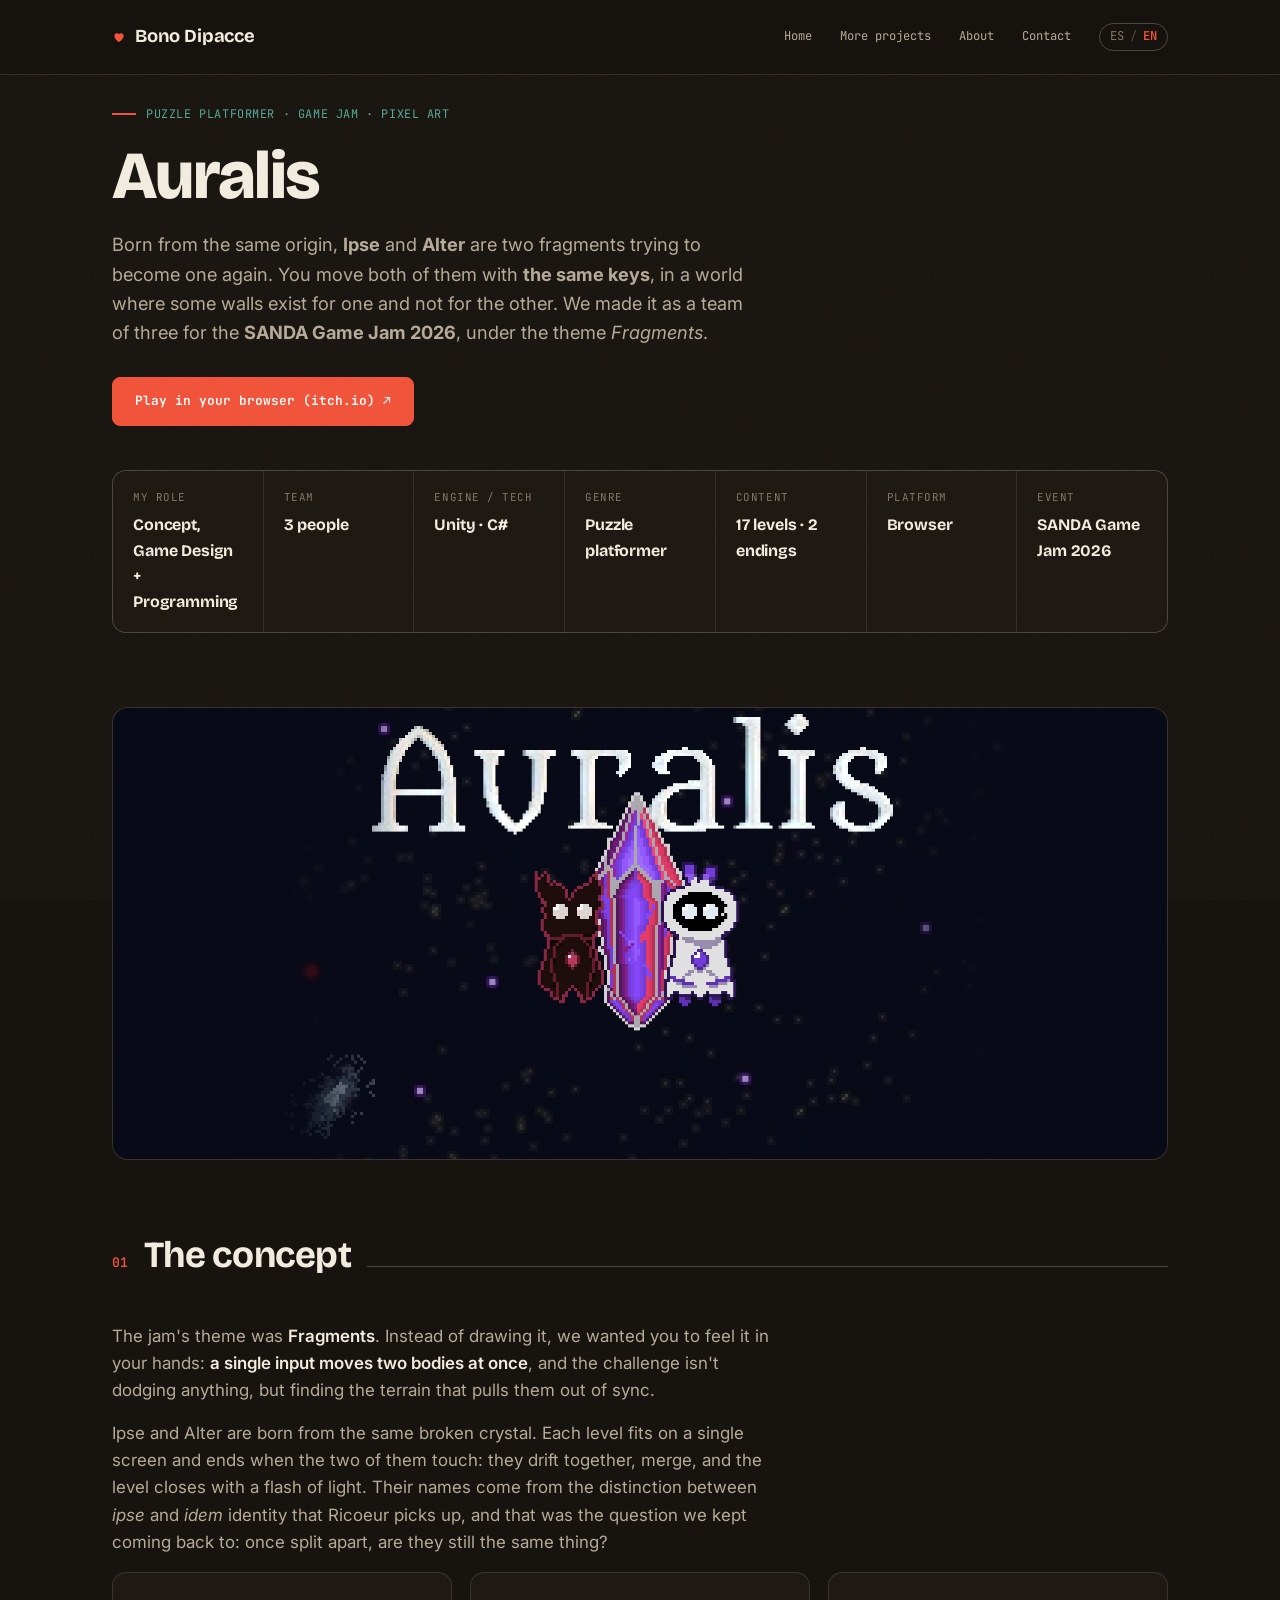
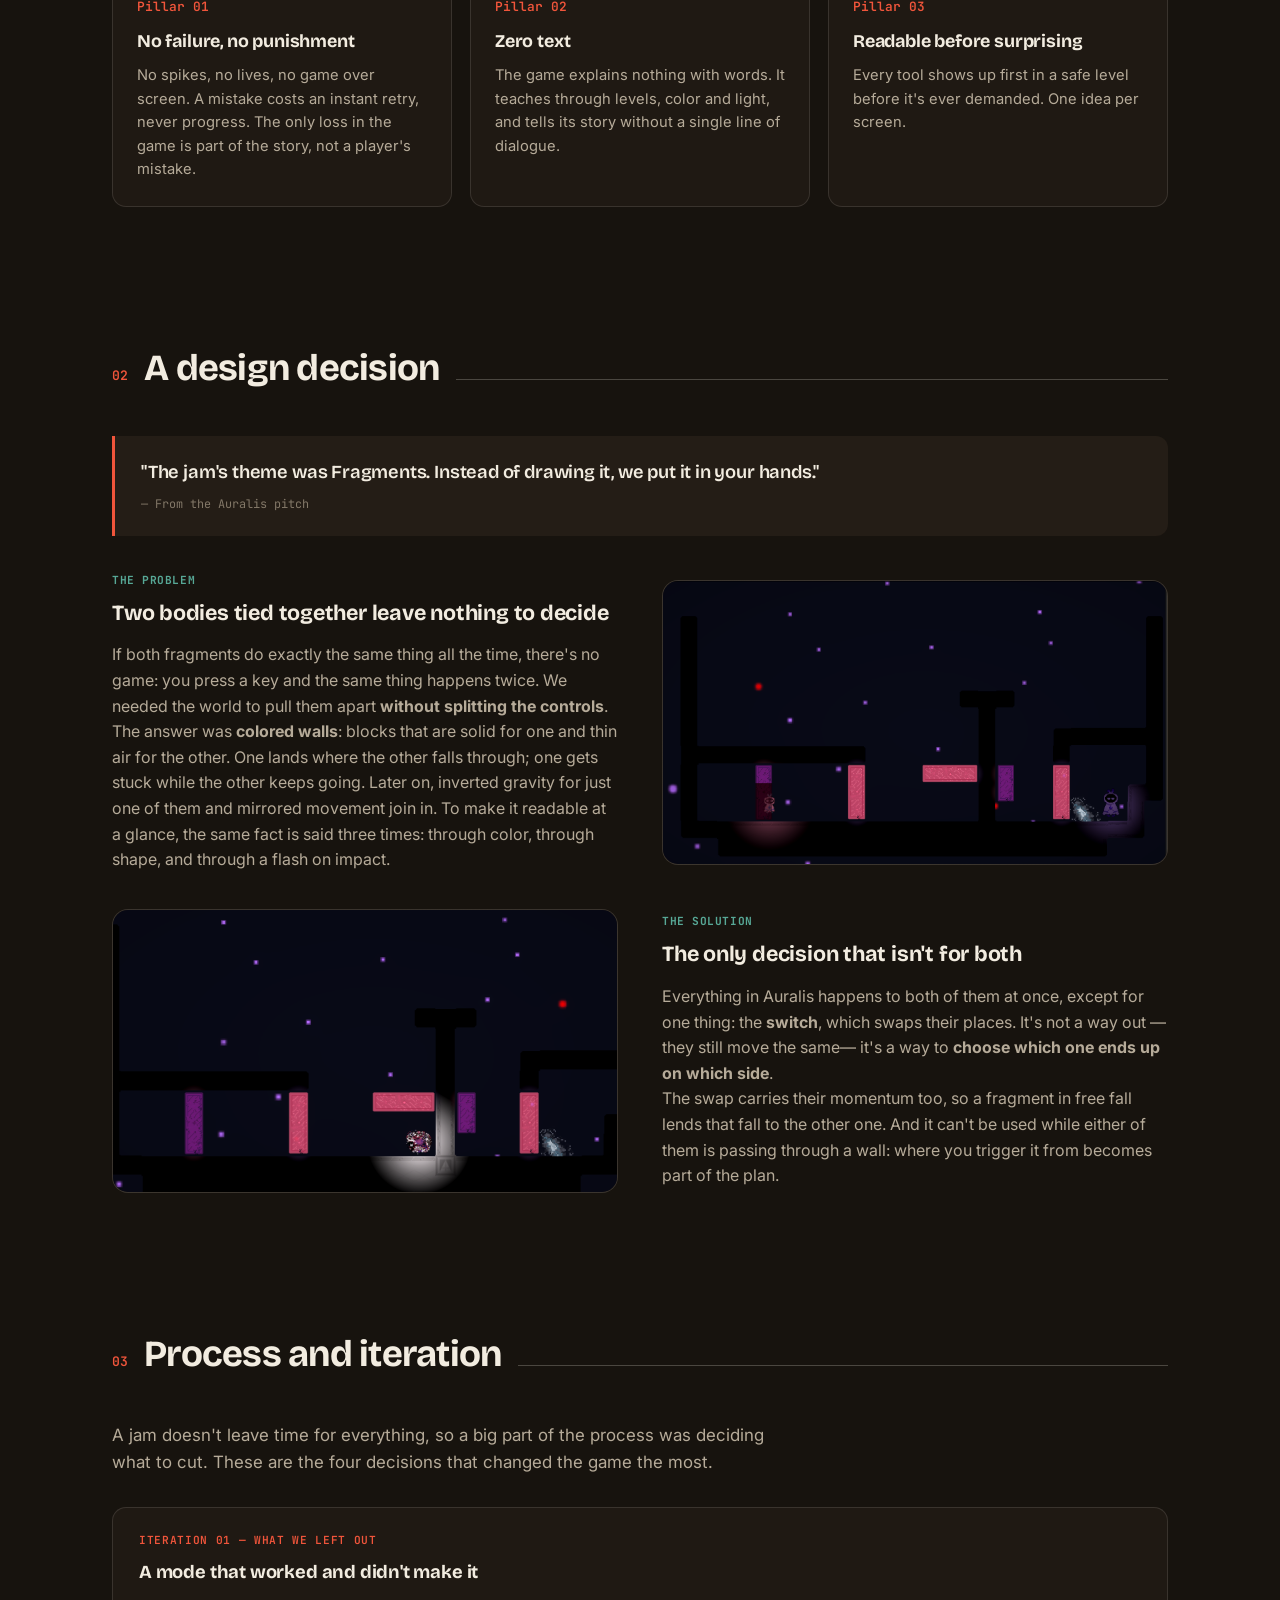
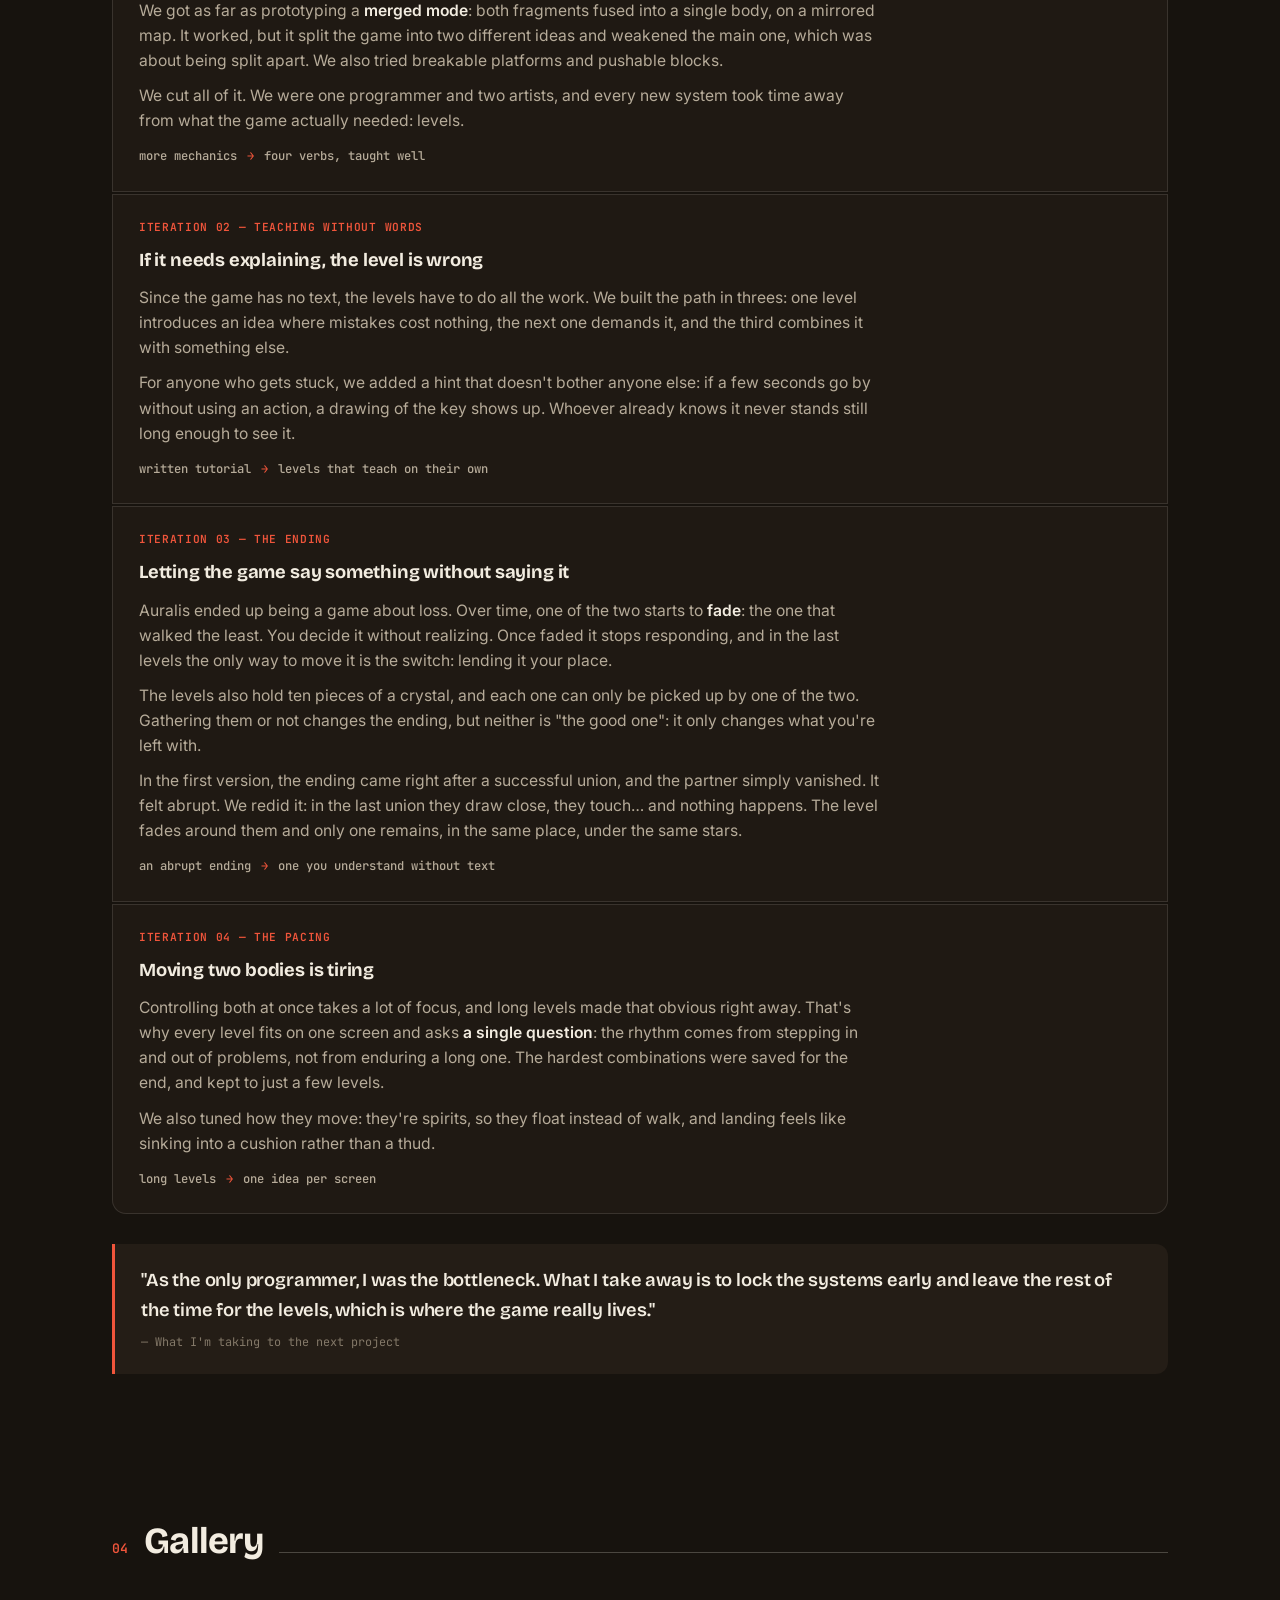
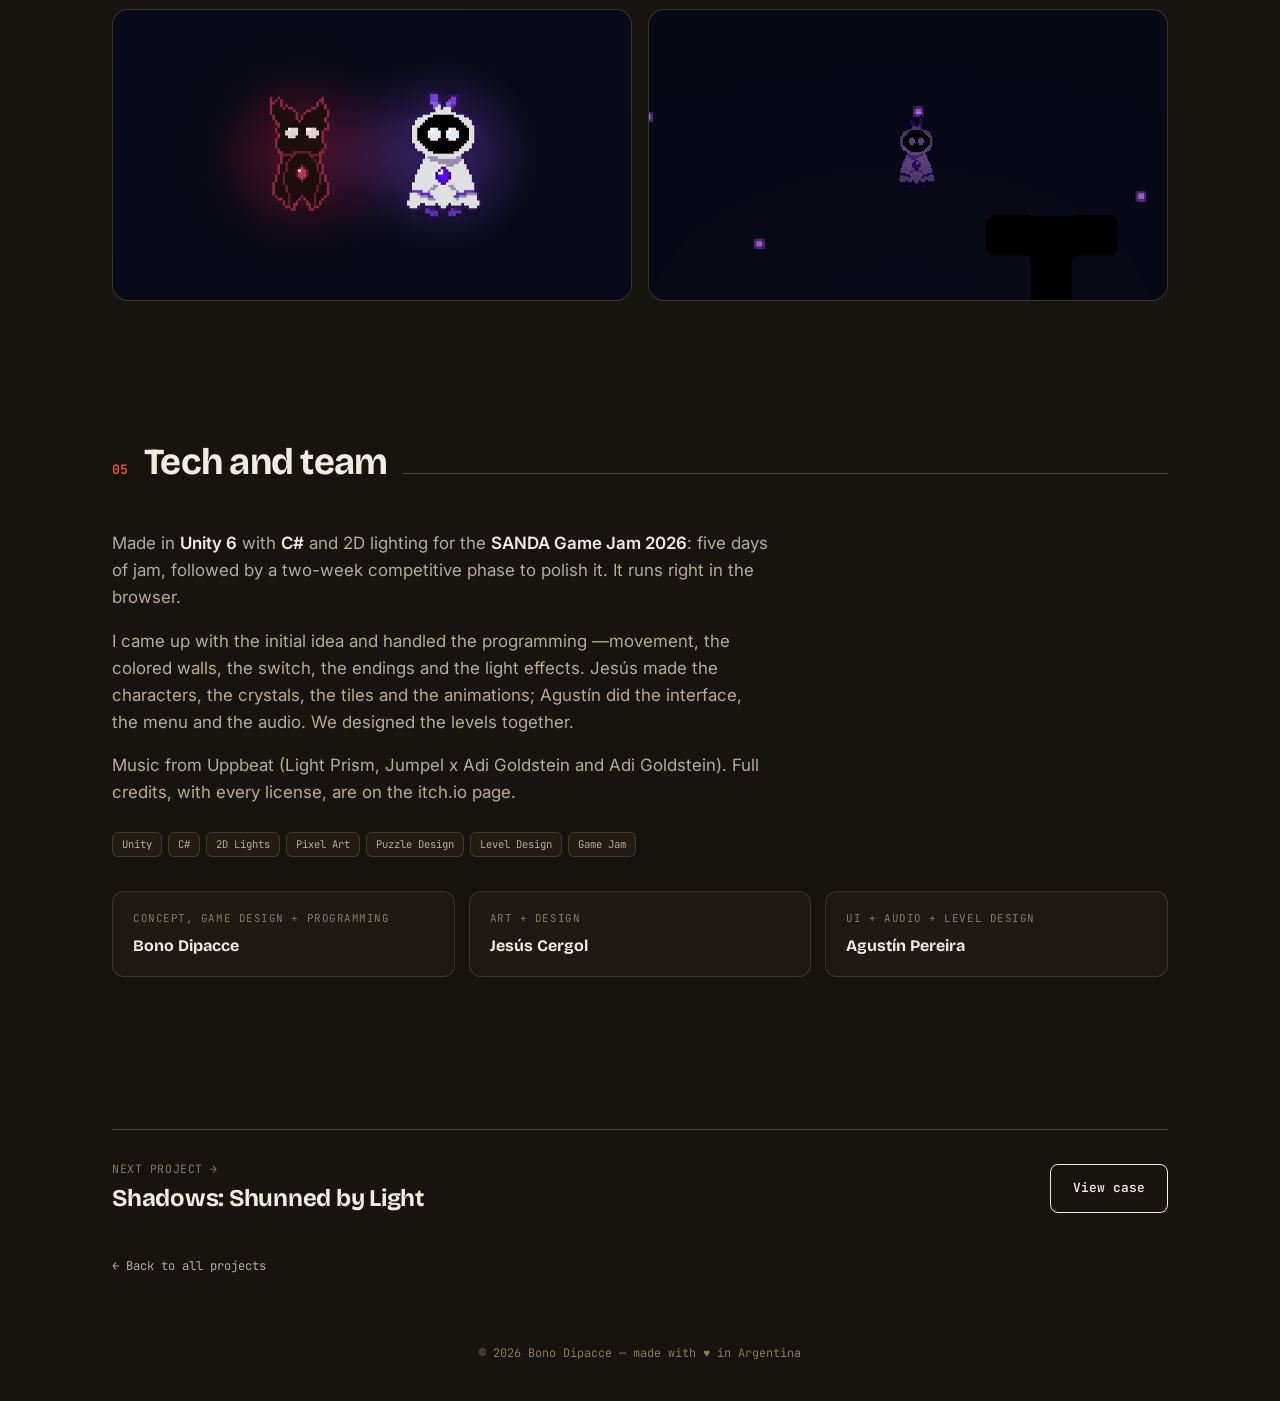
==== proyecto-auralis.html @ c2faa761 "Agrega Auralis y sitio bilingue ES/EN con boton de idioma - Nueva pagina proyecto-auralis.html (SAND" ====
<!DOCTYPE html>
<html lang="es" data-lang="es">
<head>
<meta charset="UTF-8">
<meta name="viewport" content="width=device-width, initial-scale=1.0">
<title>Auralis — Bono Dipacce</title>
<meta name="title-en" content="Auralis — Bono Dipacce">
<meta name="description" content="Puzzle-platformer 2D hecho en Unity y C# para la SANDA Game Jam 2026: un solo input mueve a dos fragmentos que buscan volver a ser uno. Caso de diseño y desarrollo.">
<link rel="canonical" href="https://lyed01.github.io/proyecto-auralis.html">

<link rel="icon" href="favicon.png" type="image/png" sizes="32x32">
<link rel="icon" href="favicon.ico" sizes="any">
<link rel="apple-touch-icon" href="apple-touch-icon.png">
<meta name="theme-color" content="#17130E">

<meta property="og:type" content="article">
<meta property="og:site_name" content="Bono Dipacce — Portfolio">
<meta property="og:locale" content="es_AR">
<meta property="og:locale:alternate" content="en_US">
<meta property="og:title" content="Auralis — Bono Dipacce">
<meta property="og:description" content="Nacidos de un mismo origen, dos fragmentos intentan volver a ser uno. Un solo input mueve a los dos. Hecho para la SANDA Game Jam 2026.">
<meta property="og:url" content="https://lyed01.github.io/proyecto-auralis.html">
<meta property="og:image" content="https://lyed01.github.io/img/og-auralis.png">
<meta property="og:image:width" content="1200">
<meta property="og:image:height" content="630">
<meta property="og:image:alt" content="Auralis — puzzle-platformer en pixel art">
<meta name="twitter:card" content="summary_large_image">

<link rel="preconnect" href="https://fonts.googleapis.com">
<link rel="preconnect" href="https://fonts.gstatic.com" crossorigin>
<link href="https://fonts.googleapis.com/css2?family=Bricolage+Grotesque:opsz,wght@12..96,400;12..96,600;12..96,700;12..96,800&family=Inter:wght@400;500;600&family=JetBrains+Mono:wght@400;500;600&display=swap" rel="stylesheet">
<link rel="stylesheet" href="style.css">
<script src="lang.js"></script>
</head>
<body>

<header>
  <nav class="wrap">
    <a href="index.html" class="logo"><span class="logo-mark"></span>Bono Dipacce</a>
    <div class="navlinks">
      <a href="index.html"><span lang="es">Inicio</span><span lang="en">Home</span></a>
      <a href="proyectos.html"><span lang="es">Otros proyectos</span><span lang="en">More projects</span></a>
      <a href="sobre-mi.html"><span lang="es">Sobre mí</span><span lang="en">About</span></a>
      <a href="index.html#contacto"><span lang="es">Contacto</span><span lang="en">Contact</span></a>
      <button class="lang-toggle" type="button" aria-label="Cambiar idioma / Change language"><span class="opt-es">ES</span><span class="sep">/</span><span class="opt-en">EN</span></button>
    </div>
  </nav>
</header>

<!-- ===================== HERO DEL PROYECTO ===================== -->
<section class="proj-hero">
  <div class="wrap">
    <div class="proj-kicker"><span lang="es">Puzzle-platformer · Game Jam · Pixel Art</span><span lang="en">Puzzle platformer · Game Jam · Pixel Art</span></div>
    <h1 class="proj-title">Auralis</h1>
    <p class="proj-lead" lang="es">Nacidos de un mismo origen, <strong>Ipse</strong> y <strong>Alter</strong> son dos fragmentos que intentan volver a ser uno. Los movés a los dos con <strong>las mismas teclas</strong>, en un mundo donde hay paredes que existen para uno y no para el otro. Lo hicimos entre tres para la <strong>SANDA Game Jam 2026</strong>, con el tema <em>Fragmentos</em>.</p>
    <p class="proj-lead" lang="en">Born from the same origin, <strong>Ipse</strong> and <strong>Alter</strong> are two fragments trying to become one again. You move both of them with <strong>the same keys</strong>, in a world where some walls exist for one and not for the other. We made it as a team of three for the <strong>SANDA Game Jam 2026</strong>, under the theme <em>Fragments</em>.</p>
    <div class="proj-cta">
      <a href="https://lyed01.itch.io/auralis" target="_blank" rel="noopener" class="btn btn-fill"><span lang="es">Jugar en el navegador (itch.io) ↗</span><span lang="en">Play in your browser (itch.io) ↗</span></a>
    </div>

    <!-- Barra de metadatos -->
    <div class="proj-meta">
      <div class="m"><div class="k"><span lang="es">Mi rol</span><span lang="en">My role</span></div><div class="v"><span lang="es">Idea, Game Design + Programación</span><span lang="en">Concept, Game Design + Programming</span></div></div>
      <div class="m"><div class="k"><span lang="es">Equipo</span><span lang="en">Team</span></div><div class="v"><span lang="es">3 personas</span><span lang="en">3 people</span></div></div>
      <div class="m"><div class="k"><span lang="es">Motor / Tech</span><span lang="en">Engine / Tech</span></div><div class="v">Unity · C#</div></div>
      <div class="m"><div class="k"><span lang="es">Género</span><span lang="en">Genre</span></div><div class="v"><span lang="es">Puzzle-platformer</span><span lang="en">Puzzle platformer</span></div></div>
      <div class="m"><div class="k"><span lang="es">Contenido</span><span lang="en">Content</span></div><div class="v"><span lang="es">17 niveles · 2 finales</span><span lang="en">17 levels · 2 endings</span></div></div>
      <div class="m"><div class="k"><span lang="es">Plataforma</span><span lang="en">Platform</span></div><div class="v"><span lang="es">Navegador</span><span lang="en">Browser</span></div></div>
      <div class="m"><div class="k"><span lang="es">Evento</span><span lang="en">Event</span></div><div class="v">SANDA Game Jam 2026</div></div>
    </div>
  </div>
</section>

<!-- Portada grande -->
<div class="wrap">
  <div class="shot proj-cover"><img src="img/auralis-cover.png" alt="Portada de Auralis: Ipse y Alter junto al cristal" class="pixel"></div>
</div>

<!-- ===================== CONCEPTO ===================== -->
<section class="section">
  <div class="wrap">
    <div class="section-head">
      <span class="section-num">01</span>
      <span class="section-title"><span lang="es">El concepto</span><span lang="en">The concept</span></span>
      <span class="section-line"></span>
    </div>
    <div class="prose">
      <p lang="es">El tema de la jam era <strong>Fragmentos</strong>. En vez de dibujarlo, quisimos que se sintiera en las manos: <strong>un solo input mueve dos cuerpos a la vez</strong>, y el desafío no es esquivar nada, sino encontrar el terreno que los desincroniza.</p>
      <p lang="en">The jam's theme was <strong>Fragments</strong>. Instead of drawing it, we wanted you to feel it in your hands: <strong>a single input moves two bodies at once</strong>, and the challenge isn't dodging anything, but finding the terrain that pulls them out of sync.</p>
      <p lang="es">Ipse y Alter nacen de un mismo cristal roto. Cada nivel entra en una pantalla y termina cuando los dos se tocan: se acercan, se funden y el nivel se cierra con un destello. Los nombres salen de la distinción entre identidad <em>ipse</em> e <em>idem</em> que retoma Ricoeur, y la pregunta que nos acompañó todo el proyecto fue esa: partidos, ¿siguen siendo la misma cosa?</p>
      <p lang="en">Ipse and Alter are born from the same broken crystal. Each level fits on a single screen and ends when the two of them touch: they drift together, merge, and the level closes with a flash of light. Their names come from the distinction between <em>ipse</em> and <em>idem</em> identity that Ricoeur picks up, and that was the question we kept coming back to: once split apart, are they still the same thing?</p>
    </div>

    <!-- Pilares de diseño -->
    <div class="pillars">
      <div class="pillar">
        <div class="n"><span lang="es">Pilar 01</span><span lang="en">Pillar 01</span></div>
        <h3><span lang="es">Sin fracaso, sin castigo</span><span lang="en">No failure, no punishment</span></h3>
        <p lang="es">No hay pinchos, vidas ni pantalla de derrota. Equivocarse cuesta un reintento instantáneo, nunca progreso. La única pérdida del juego es parte de la historia, no un error del jugador.</p>
        <p lang="en">No spikes, no lives, no game over screen. A mistake costs an instant retry, never progress. The only loss in the game is part of the story, not a player's mistake.</p>
      </div>
      <div class="pillar">
        <div class="n"><span lang="es">Pilar 02</span><span lang="en">Pillar 02</span></div>
        <h3><span lang="es">Cero texto</span><span lang="en">Zero text</span></h3>
        <p lang="es">El juego no explica nada con palabras. Enseña con niveles, color y luz, y cuenta su historia sin un solo diálogo.</p>
        <p lang="en">The game explains nothing with words. It teaches through levels, color and light, and tells its story without a single line of dialogue.</p>
      </div>
      <div class="pillar">
        <div class="n"><span lang="es">Pilar 03</span><span lang="en">Pillar 03</span></div>
        <h3><span lang="es">Leer antes que sorprender</span><span lang="en">Readable before surprising</span></h3>
        <p lang="es">Cada herramienta aparece primero en un nivel seguro y después se exige. Una idea por pantalla.</p>
        <p lang="en">Every tool shows up first in a safe level before it's ever demanded. One idea per screen.</p>
      </div>
    </div>
  </div>
</section>

<!-- ===================== DECISIÓN DE DISEÑO ===================== -->
<section class="section">
  <div class="wrap">
    <div class="section-head">
      <span class="section-num">02</span>
      <span class="section-title"><span lang="es">Una decisión de diseño</span><span lang="en">A design decision</span></span>
      <span class="section-line"></span>
    </div>

    <div class="callout">
      <p lang="es">"El tema de la jam era Fragmentos. En vez de dibujarlo, lo pusimos en las manos."</p>
      <p lang="en">"The jam's theme was Fragments. Instead of drawing it, we put it in your hands."</p>
      <div class="who"><span lang="es">— Del pitch de Auralis</span><span lang="en">— From the Auralis pitch</span></div>
    </div>

    <div class="feature">
      <div class="feature-text">
        <h3 lang="es"><span class="tag">El problema</span>Dos cuerpos atados no dejan decidir nada</h3>
        <h3 lang="en"><span class="tag">The problem</span>Two bodies tied together leave nothing to decide</h3>
        <p lang="es">Si los dos fragmentos hacen exactamente lo mismo todo el tiempo, no hay juego: apretás una tecla y pasan dos cosas iguales. Necesitábamos que el mundo los separara <strong>sin separar el control</strong>.</p>
        <p lang="en">If both fragments do exactly the same thing all the time, there's no game: you press a key and the same thing happens twice. We needed the world to pull them apart <strong>without splitting the controls</strong>.</p>
        <p lang="es">La respuesta fueron las <strong>paredes de color</strong>: bloques que son sólidos para uno y aire para el otro. Uno se apoya donde el otro cae, uno se traba mientras el otro sigue. Más adelante se suman la gravedad invertida en uno solo y el movimiento espejado. Para que se entienda de un vistazo, el mismo hecho se dice tres veces: con color, con forma y con un destello al chocar.</p>
        <p lang="en">The answer was <strong>colored walls</strong>: blocks that are solid for one and thin air for the other. One lands where the other falls through; one gets stuck while the other keeps going. Later on, inverted gravity for just one of them and mirrored movement join in. To make it readable at a glance, the same fact is said three times: through color, through shape, and through a flash on impact.</p>
      </div>
      <div class="feature-media">
        <div class="shot"><img src="img/auralis-1.png" alt="Ipse y Alter separados por paredes de color" class="pixel"></div>
      </div>
    </div>

    <div class="feature">
      <div class="feature-text">
        <h3 lang="es"><span class="tag">La solución</span>Una sola decisión que no es para los dos</h3>
        <h3 lang="en"><span class="tag">The solution</span>The only decision that isn't for both</h3>
        <p lang="es">Todo en Auralis se lo hacés a los dos al mismo tiempo, salvo una cosa: el <strong>switch</strong>, que los cambia de lugar. No sirve para escapar —los dos se siguen moviendo igual—, sirve para <strong>elegir cuál queda de qué lado</strong>.</p>
        <p lang="en">Everything in Auralis happens to both of them at once, except for one thing: the <strong>switch</strong>, which swaps their places. It's not a way out —they still move the same— it's a way to <strong>choose which one ends up on which side</strong>.</p>
        <p lang="es">El intercambio también pasa la velocidad, así que un fragmento que viene cayendo le presta esa caída al otro. Y no se puede usar mientras alguno atraviesa una pared: desde dónde lo usás pasa a ser parte del plan.</p>
        <p lang="en">The swap carries their momentum too, so a fragment in free fall lends that fall to the other one. And it can't be used while either of them is passing through a wall: where you trigger it from becomes part of the plan.</p>
      </div>
      <div class="feature-media">
        <div class="shot"><img src="img/auralis-2.png" alt="El destello del switch al intercambiar a los fragmentos" class="pixel"></div>
      </div>
    </div>
  </div>
</section>

<!-- ===================== PROCESO / ITERACIÓN ===================== -->
<section class="section">
  <div class="wrap">
    <div class="section-head">
      <span class="section-num">03</span>
      <span class="section-title"><span lang="es">Proceso e iteración</span><span lang="en">Process and iteration</span></span>
      <span class="section-line"></span>
    </div>
    <div class="prose">
      <p lang="es">Una jam no da tiempo para todo, así que buena parte del proceso fue decidir qué sacar. Estas son las cuatro decisiones que más cambiaron el juego.</p>
      <p lang="en">A jam doesn't leave time for everything, so a big part of the process was deciding what to cut. These are the four decisions that changed the game the most.</p>
    </div>

    <div class="iters">

      <div class="iter">
        <div class="n"><span lang="es">Iteración 01 — Lo que quedó afuera</span><span lang="en">Iteration 01 — What we left out</span></div>
        <h3><span lang="es">Un modo que funcionaba y no entró</span><span lang="en">A mode that worked and didn't make it</span></h3>
        <p lang="es">Llegamos a prototipar un <strong>modo unido</strong>: los dos fragmentos fusionados en un solo cuerpo, con el mapa espejado. Funcionaba, pero partía el juego en dos ideas distintas y le quitaba fuerza a la principal, que era la de estar partido. También probamos plataformas que se rompen y bloques empujables.</p>
        <p lang="en">We got as far as prototyping a <strong>merged mode</strong>: both fragments fused into a single body, on a mirrored map. It worked, but it split the game into two different ideas and weakened the main one, which was about being split apart. We also tried breakable platforms and pushable blocks.</p>
        <p lang="es">Sacamos todo eso. Éramos un solo programador y dos artistas, y cada sistema nuevo le quitaba tiempo a lo que de verdad hacía falta: niveles.</p>
        <p lang="en">We cut all of it. We were one programmer and two artists, and every new system took time away from what the game actually needed: levels.</p>
        <div class="swap"><b lang="es">más mecánicas</b><b lang="en">more mechanics</b><span class="arrow">→</span><b lang="es">cuatro verbos bien enseñados</b><b lang="en">four verbs, taught well</b></div>
      </div>

      <div class="iter">
        <div class="n"><span lang="es">Iteración 02 — Enseñar sin palabras</span><span lang="en">Iteration 02 — Teaching without words</span></div>
        <h3><span lang="es">Si hay que explicarlo, el nivel está mal</span><span lang="en">If it needs explaining, the level is wrong</span></h3>
        <p lang="es">Como el juego no tiene texto, los niveles tienen que hacer todo el trabajo. Armamos el recorrido de a tres: un nivel presenta una idea donde equivocarse no cuesta nada, el siguiente la exige y el tercero la combina con otra.</p>
        <p lang="en">Since the game has no text, the levels have to do all the work. We built the path in threes: one level introduces an idea where mistakes cost nothing, the next one demands it, and the third combines it with something else.</p>
        <p lang="es">Para quien se traba, sumamos una ayuda que no molesta a nadie más: si pasan unos segundos sin usar una acción, aparece el dibujo de la tecla. Quien ya la sabe nunca se queda quieto lo suficiente para verlo.</p>
        <p lang="en">For anyone who gets stuck, we added a hint that doesn't bother anyone else: if a few seconds go by without using an action, a drawing of the key shows up. Whoever already knows it never stands still long enough to see it.</p>
        <div class="swap"><b lang="es">tutorial escrito</b><b lang="en">written tutorial</b><span class="arrow">→</span><b lang="es">niveles que enseñan solos</b><b lang="en">levels that teach on their own</b></div>
      </div>

      <div class="iter">
        <div class="n"><span lang="es">Iteración 03 — El final</span><span lang="en">Iteration 03 — The ending</span></div>
        <h3><span lang="es">Que el juego diga algo sin decirlo</span><span lang="en">Letting the game say something without saying it</span></h3>
        <p lang="es">Auralis terminó siendo un juego sobre la pérdida. Con el tiempo, uno de los dos se va <strong>apagando</strong>: el que menos caminó. Lo decidís vos sin enterarte. Apagado deja de responder, y en los últimos niveles la única forma de moverlo es el switch: prestarle tu lugar.</p>
        <p lang="en">Auralis ended up being a game about loss. Over time, one of the two starts to <strong>fade</strong>: the one that walked the least. You decide it without realizing. Once faded it stops responding, and in the last levels the only way to move it is the switch: lending it your place.</p>
        <p lang="es">Por los niveles hay además diez pedazos de un cristal, y cada uno lo puede levantar solo uno de los dos. Juntarlos o no cambia el final, pero ninguno de los dos es "el bueno": solo cambia con qué te quedás.</p>
        <p lang="en">The levels also hold ten pieces of a crystal, and each one can only be picked up by one of the two. Gathering them or not changes the ending, but neither is "the good one": it only changes what you're left with.</p>
        <p lang="es">En la primera versión el final llegaba después de una unión exitosa, y el compañero simplemente desaparecía. Se sentía repentino. Lo rehicimos: en la última unión se acercan, se tocan… y no pasa nada. El nivel se apaga alrededor y queda uno solo, en el mismo lugar, con las mismas estrellas.</p>
        <p lang="en">In the first version, the ending came right after a successful union, and the partner simply vanished. It felt abrupt. We redid it: in the last union they draw close, they touch… and nothing happens. The level fades around them and only one remains, in the same place, under the same stars.</p>
        <div class="swap"><b lang="es">un final repentino</b><b lang="en">an abrupt ending</b><span class="arrow">→</span><b lang="es">uno que se entiende sin texto</b><b lang="en">one you understand without text</b></div>
      </div>

      <div class="iter">
        <div class="n"><span lang="es">Iteración 04 — El ritmo</span><span lang="en">Iteration 04 — The pacing</span></div>
        <h3><span lang="es">Mover dos cuerpos cansa</span><span lang="en">Moving two bodies is tiring</span></h3>
        <p lang="es">Controlar a los dos a la vez exige mucha atención, y en los niveles largos se notaba enseguida. Por eso cada nivel entra en una pantalla y plantea <strong>una sola idea</strong>: el ritmo lo da entrar y salir de un problema, no aguantar uno largo. Las combinaciones más difíciles quedaron para el final, y en pocos niveles.</p>
        <p lang="en">Controlling both at once takes a lot of focus, and long levels made that obvious right away. That's why every level fits on one screen and asks <strong>a single question</strong>: the rhythm comes from stepping in and out of problems, not from enduring a long one. The hardest combinations were saved for the end, and kept to just a few levels.</p>
        <p lang="es">También ajustamos cómo se mueven: son espíritus, así que levitan en vez de caminar, y aterrizar se siente como un colchón y no como un golpe.</p>
        <p lang="en">We also tuned how they move: they're spirits, so they float instead of walk, and landing feels like sinking into a cushion rather than a thud.</p>
        <div class="swap"><b lang="es">niveles largos</b><b lang="en">long levels</b><span class="arrow">→</span><b lang="es">una idea por pantalla</b><b lang="en">one idea per screen</b></div>
      </div>

    </div>

    <div class="callout" style="margin-top:30px;">
      <p lang="es">"Siendo el único programador, el cuello de botella era yo. Me llevo cerrar los sistemas temprano y dejar el resto del tiempo para los niveles, que es donde de verdad está el juego."</p>
      <p lang="en">"As the only programmer, I was the bottleneck. What I take away is to lock the systems early and leave the rest of the time for the levels, which is where the game really lives."</p>
      <div class="who"><span lang="es">— Lo que me llevo para el próximo proyecto</span><span lang="en">— What I'm taking to the next project</span></div>
    </div>
  </div>
</section>

<!-- ===================== GALERÍA ===================== -->
<section class="section">
  <div class="wrap">
    <div class="section-head">
      <span class="section-num">04</span>
      <span class="section-title"><span lang="es">Galería</span><span lang="en">Gallery</span></span>
      <span class="section-line"></span>
    </div>
    <div class="gallery">
      <div class="shot"><img src="img/auralis-4.png" alt="Ipse y Alter, los dos fragmentos" class="pixel"></div>
      <div class="shot"><img src="img/auralis-3.png" alt="Alter levitando en el vacío" class="pixel"></div>
    </div>
  </div>
</section>

<!-- ===================== TECH & CRÉDITOS ===================== -->
<section class="section">
  <div class="wrap">
    <div class="section-head">
      <span class="section-num">05</span>
      <span class="section-title"><span lang="es">Tecnología y equipo</span><span lang="en">Tech and team</span></span>
      <span class="section-line"></span>
    </div>
    <div class="prose" style="margin-bottom:26px;">
      <p lang="es">Hecho en <strong>Unity 6</strong> con <strong>C#</strong> e iluminación 2D para la <strong>SANDA Game Jam 2026</strong>: cinco días de jam y después una fase competitiva de dos semanas para pulirlo. Se juega directo en el navegador.</p>
      <p lang="en">Made in <strong>Unity 6</strong> with <strong>C#</strong> and 2D lighting for the <strong>SANDA Game Jam 2026</strong>: five days of jam, followed by a two-week competitive phase to polish it. It runs right in the browser.</p>
      <p lang="es">A mí me tocó la idea inicial y la programación —el movimiento, las paredes de color, el switch, los finales y los efectos de luz—. Jesús hizo los personajes, los cristales, los tiles y las animaciones; Agustín, la interfaz, el menú y el audio. Los niveles los fuimos diseñando entre los tres.</p>
      <p lang="en">I came up with the initial idea and handled the programming —movement, the colored walls, the switch, the endings and the light effects. Jesús made the characters, the crystals, the tiles and the animations; Agustín did the interface, the menu and the audio. We designed the levels together.</p>
      <p lang="es">Música de Uppbeat (Light Prism, Jumpel x Adi Goldstein y Adi Goldstein). Los créditos completos, con todas las licencias, están en la página de itch.io.</p>
      <p lang="en">Music from Uppbeat (Light Prism, Jumpel x Adi Goldstein and Adi Goldstein). Full credits, with every license, are on the itch.io page.</p>
    </div>
    <div class="pills" style="margin-bottom:34px;">
      <span class="pill">Unity</span>
      <span class="pill">C#</span>
      <span class="pill"><span lang="es">Luces 2D</span><span lang="en">2D Lights</span></span>
      <span class="pill">Pixel Art</span>
      <span class="pill">Puzzle Design</span>
      <span class="pill">Level Design</span>
      <span class="pill">Game Jam</span>
    </div>

    <div class="credits">
      <div class="credit"><div class="role"><span lang="es">Idea, Game Design + Programación</span><span lang="en">Concept, Game Design + Programming</span></div><div class="name">Bono Dipacce</div></div>
      <div class="credit"><div class="role"><span lang="es">Arte + Diseño</span><span lang="en">Art + Design</span></div><div class="name">Jesús Cergol</div></div>
      <div class="credit"><div class="role"><span lang="es">UI + Audio + Diseño de niveles</span><span lang="en">UI + Audio + Level Design</span></div><div class="name">Agustín Pereira</div></div>
    </div>
  </div>
</section>

<!-- ===================== SIGUIENTE PROYECTO ===================== -->
<section class="section">
  <div class="wrap">
    <a href="proyecto-shadows.html" class="next-proj">
      <div>
        <div class="lbl"><span lang="es">Siguiente proyecto →</span><span lang="en">Next project →</span></div>
        <div class="nm">Shadows: Shunned by Light</div>
      </div>
      <span class="btn btn-ghost"><span lang="es">Ver caso</span><span lang="en">View case</span></span>
    </a>
    <a href="proyectos.html" class="backlink"><span lang="es">← Volver a todos los proyectos</span><span lang="en">← Back to all projects</span></a>
  </div>
</section>

<footer class="site-footer"><span lang="es">© 2026 Bono Dipacce — hecho con ♥ en Argentina</span><span lang="en">© 2026 Bono Dipacce — made with ♥ in Argentina</span></footer>

</body>
</html>
---- style.css ----
:root{
  /* Fondo oscuro cálido — espresso, no negro puro */
  --paper: #17130E;
  --paper-soft: #221C15;
  --card: #1F1913;
  --panel: #241D16;
  --ink: #F2ECE0;
  --ink-soft: #B6AB99;
  --ink-faint: #837868;
  /* Acento primario: bermellón, más vivo sobre oscuro */
  --red: #F0553B;
  --red-deep: #D2402A;
  /* Acento secundario de apoyo: teal cálido */
  --teal: #3E8C7C;
  --teal-soft: #57A896;
  --line: rgba(242,236,224,0.12);
  --line-strong: rgba(242,236,224,0.24);
  --shadow: rgba(0,0,0,0.5);
  --font-display: 'Bricolage Grotesque', system-ui, sans-serif;
  --font-body: 'Inter', system-ui, sans-serif;
  --font-mono: 'JetBrains Mono', monospace;
}

*{ box-sizing:border-box; margin:0; padding:0; }
html{ scroll-behavior:smooth; }
body{
  background: var(--paper);
  color: var(--ink);
  font-family: var(--font-body);
  line-height: 1.6;
  overflow-x:hidden;
  -webkit-font-smoothing: antialiased;
}
/* Grano muy sutil — toque hecho a mano */
body::before{
  content:'';
  position: fixed; inset:0;
  pointer-events:none; z-index:0;
  opacity: 0.045;
  background-image: url("data:image/svg+xml,%3Csvg xmlns='http://www.w3.org/2000/svg' width='140' height='140'%3E%3Cfilter id='n'%3E%3CfeTurbulence type='fractalNoise' baseFrequency='0.85' numOctaves='2' stitchTiles='stitch'/%3E%3C/filter%3E%3Crect width='100%25' height='100%25' filter='url(%23n)'/%3E%3C/svg%3E");
}
::selection{ background: var(--red); color: #fff; }
a{ color:inherit; text-decoration:none; }
:focus-visible{ outline: 3px solid var(--red); outline-offset: 3px; }
.wrap{ max-width: 1120px; margin:0 auto; padding: 0 32px; position:relative; z-index:1; }

/* NAV */
header{
  position: sticky; top:0; z-index:50;
  background: rgba(23,19,14,0.78);
  backdrop-filter: blur(10px);
  border-bottom: 1px solid var(--line);
}
nav.wrap{ display:flex; align-items:center; justify-content:space-between; height: 74px; }
.logo{
  font-family: var(--font-display);
  font-weight: 700; font-size: 1.15rem; letter-spacing:-0.01em;
  display:flex; align-items:center; gap:9px;
  transition: opacity .18s ease;
}
.logo:hover{ opacity: 0.78; }
/* Corazón rojo en vez del típico puntito */
.logo-mark{
  width: 14px; height:14px; flex:none;
  background: var(--red);
  -webkit-mask: url("data:image/svg+xml,%3Csvg xmlns='http://www.w3.org/2000/svg' viewBox='0 0 24 24'%3E%3Cpath d='M12 21s-8-5.4-8-11a4.5 4.5 0 0 1 8-2.8A4.5 4.5 0 0 1 20 10c0 5.6-8 11-8 11z'/%3E%3C/svg%3E") center/contain no-repeat;
          mask: url("data:image/svg+xml,%3Csvg xmlns='http://www.w3.org/2000/svg' viewBox='0 0 24 24'%3E%3Cpath d='M12 21s-8-5.4-8-11a4.5 4.5 0 0 1 8-2.8A4.5 4.5 0 0 1 20 10c0 5.6-8 11-8 11z'/%3E%3C/svg%3E") center/contain no-repeat;
}
.navlinks{ display:flex; gap:28px; font-family: var(--font-mono); font-size:0.76rem; color: var(--ink-soft); }
.navlinks a{ position:relative; padding:4px 0; transition:color .2s; }
.navlinks a:hover, .navlinks a.active{ color: var(--red); }
.navlinks a::after{
  content:''; position:absolute; left:0; bottom:-2px; height:2px; width:0%;
  background: var(--red); transition: width .25s ease;
}
.navlinks a:hover::after, .navlinks a.active::after{ width:100%; }
@media (max-width:640px){ .navlinks{ gap:16px; font-size:0.7rem; } }

/* IDIOMA — cada texto existe en los dos idiomas (lang="es" / lang="en") y se muestra uno solo */
:root[data-lang="es"] body [lang="en"],
:root[data-lang="en"] body [lang="es"]{ display:none !important; }
.lang-toggle{
  font: inherit; color: var(--ink-faint); background: none; cursor: pointer;
  border: 1px solid var(--line-strong); border-radius: 999px;
  padding: 3px 10px; display:inline-flex; align-items:center; gap:6px;
  transition: border-color .2s, color .2s;
}
.lang-toggle:hover{ border-color: var(--red); color: var(--ink-soft); }
.lang-toggle .sep{ opacity: .5; }
:root[data-lang="es"] .lang-toggle .opt-es,
:root[data-lang="en"] .lang-toggle .opt-en{ color: var(--red); font-weight: 600; }

/* HERO */
.hero{ position:relative; padding: 96px 0 76px; }
.hero-glow{
  position:absolute; top:-120px; left:52%; transform:translateX(-50%);
  width: 660px; height: 480px;
  background: radial-gradient(ellipse at center, rgba(240,85,59,0.20) 0%, transparent 70%);
  z-index:0; pointer-events:none;
}
.eyebrow{
  font-family: var(--font-mono); font-size:0.76rem; color: var(--teal-soft);
  letter-spacing:0.04em; display:inline-flex; align-items:center; gap:10px; margin-bottom:22px;
  text-transform:uppercase;
}
.eyebrow::before{ content:''; width:26px; height:2px; background: var(--red); }
h1.title{
  font-family: var(--font-display); font-weight:800; font-optical-sizing:auto;
  font-size: clamp(2.6rem, 6.5vw, 5rem); line-height:1.0; letter-spacing:-0.025em;
}
/* Palabra acentuada con subrayado dibujado a mano */
h1.title em{
  font-style: normal; color: var(--red); position:relative;
  padding-bottom: 0.12em;
  background-image: url("data:image/svg+xml,%3Csvg xmlns='http://www.w3.org/2000/svg' width='200' height='14' viewBox='0 0 200 14' preserveAspectRatio='none'%3E%3Cpath d='M3 9 Q 40 2 70 8 T 130 8 T 197 6' stroke='%23F0553B' stroke-width='3.5' fill='none' stroke-linecap='round'/%3E%3C/svg%3E");
  background-repeat:no-repeat; background-position: left bottom; background-size: 100% 0.4em;
}
.hero-desc{ max-width:560px; margin-top:26px; color: var(--ink-soft); font-size:1.1rem; }
.hero-cta{ margin-top:38px; display:flex; gap:14px; flex-wrap:wrap; }

/* Sticker rotado "hecho con amor" */
.love-badge{
  position:absolute; top: 40px; right: 4%;
  font-family: var(--font-mono); font-size:0.72rem; font-weight:500;
  color:#fff; background: var(--teal);
  padding: 9px 15px; border-radius: 999px;
  transform: rotate(-7deg);
  box-shadow: 0 8px 22px -8px rgba(0,0,0,0.6);
  display:inline-flex; align-items:center; gap:6px; z-index:2;
}
.love-badge b{ color:#FFD1C2; font-weight:700; }
@media (max-width:760px){ .love-badge{ display:none; } }

/* BOTONES — rectangulares con esquina apenas suave (editorial) */
.btn{
  font-family: var(--font-mono); font-size:0.8rem; font-weight:600;
  padding: 13px 22px; border-radius: 8px; border: 1.5px solid var(--ink);
  display:inline-flex; align-items:center; gap:8px; cursor:pointer; background:transparent;
  color: var(--ink);
  transition: transform .14s ease, background .14s ease, color .14s ease, box-shadow .14s ease;
}
.btn-fill{ background: var(--red); border-color: var(--red); color:#fff; }
.btn:hover{ transform: translateY(-2px); box-shadow: 0 8px 18px -8px rgba(0,0,0,0.6); }
.btn-fill:hover{ background: var(--red-deep); border-color: var(--red-deep); }
.btn-ghost:hover{ background: var(--ink); color: var(--paper); border-color: var(--ink); }

/* SECCIONES */
.section{ padding: 66px 0; position:relative; z-index:1; }
.section-head{ display:flex; align-items:baseline; gap:16px; margin-bottom:38px; }
.section-num{ font-family: var(--font-mono); color: var(--red); font-size:0.82rem; font-weight:600; }
.section-title{ font-family: var(--font-display); font-weight:700; font-size: clamp(1.6rem, 3.2vw, 2.3rem); letter-spacing:-0.02em; }
.section-line{ flex:1; height:1px; background: var(--line-strong); }
.section-sub{ color: var(--ink-soft); max-width: 62ch; margin-top: -20px; margin-bottom: 36px; font-size:1.02rem; }

/* CARDS */
.grid{ display:grid; grid-template-columns: repeat(3,1fr); gap:22px; }
@media (max-width:900px){ .grid{ grid-template-columns: repeat(2,1fr); } }
@media (max-width:600px){ .grid{ grid-template-columns: 1fr; } }

.card{
  background: var(--card); border:1px solid var(--line); border-radius: 14px;
  overflow:hidden; display:flex; flex-direction:column;
  transition: transform .2s ease, box-shadow .2s ease, border-color .2s ease;
}
.card:hover{ transform: translateY(-5px); box-shadow: 0 24px 40px -22px rgba(0,0,0,0.7); border-color: var(--line-strong); }
.card-art{ height:140px; position:relative; display:flex; align-items:flex-end; padding:14px 16px; overflow:hidden; }
/* Duotonos curados dentro de la paleta */
.art-3d{ background: linear-gradient(150deg, #3A332A, #241E17); }
.art-2d{ background: linear-gradient(150deg, #F0553B, #B02E17); }
.art-code{ background: linear-gradient(150deg, #3E8C7C, #17403A); }
.art-doc{ background: linear-gradient(150deg, #6E6456, #423A30); }
/* Trama de puntos sobre el arte de la card */
.card-art::after{
  content:''; position:absolute; inset:0; opacity:0.14; pointer-events:none;
  background-image: radial-gradient(circle at 1px 1px, rgba(255,255,255,0.9) 1px, transparent 0);
  background-size: 12px 12px;
}
.card-art img{ position:absolute; inset:0; width:100%; height:100%; object-fit:cover; z-index:0; }
.card-art.has-img::after{ display:none; }
.card-chip{
  font-family: var(--font-mono); font-size:0.66rem; color:#fff;
  background: rgba(0,0,0,0.42); padding:3px 10px; border-radius: 6px; position:relative; z-index:1;
}
.card-body{ padding: 18px 20px 20px; display:flex; flex-direction:column; gap:9px; flex:1; }
.card-tag{ font-family: var(--font-mono); font-size:0.66rem; text-transform:uppercase; letter-spacing:0.05em; font-weight:600; color: var(--teal-soft); }
.card-title{ font-family: var(--font-display); font-weight:700; font-size:1.15rem; letter-spacing:-0.01em; }
.card-desc{ color: var(--ink-soft); font-size:0.92rem; flex:1; }
.pills{ display:flex; flex-wrap:wrap; gap:6px; margin-top:6px; }
.pill{
  font-family: var(--font-mono); font-size:0.66rem; background: var(--paper-soft); color: var(--ink-soft);
  padding: 3px 9px; border-radius: 6px; border: 1px solid var(--line);
}

.card-more{
  background: transparent; border: 1.5px dashed var(--line-strong); border-radius:14px;
  display:flex; align-items:center; justify-content:center; text-align:center;
  padding: 30px; min-height: 100%; color: var(--ink-soft); transition: border-color .2s ease, color .2s ease;
}
.card-more:hover{ border-color: var(--red); color: var(--red); }
.card-more span{ font-family: var(--font-display); font-weight:600; font-size:1.05rem; }

/* SKILLS */
.skills{ display:grid; grid-template-columns: repeat(4,1fr); gap:18px; }
@media (max-width:860px){ .skills{ grid-template-columns: repeat(2,1fr); } }
@media (max-width:520px){ .skills{ grid-template-columns: 1fr; } }
.skill-card{ border:1px solid var(--line); border-radius:14px; padding:22px; background:var(--card); }
.skill-card .icon{
  width:38px; height:38px; border-radius: 9px; margin-bottom:14px;
  display:flex; align-items:center; justify-content:center;
  font-family: var(--font-mono); font-size:0.85rem; font-weight:700; color:#fff;
}
.skill-card h3{ font-family: var(--font-display); font-weight:700; font-size:1.05rem; margin-bottom:9px; letter-spacing:-0.01em; }
.skill-card ul{ list-style:none; color: var(--ink-soft); font-size:0.88rem; display:flex; flex-direction:column; gap:6px; }
.skill-card li{ display:flex; gap:7px; }
.skill-card li::before{ content:'—'; color: var(--red); flex:none; }

/* CONTACTO */
.contact{
  background: var(--panel); color: var(--ink); border-radius: 20px;
  padding: 60px 44px; text-align:center; margin: 0 32px 82px; position:relative; overflow:hidden;
  border: 1px solid var(--line);
}
.contact::before{
  content:''; position:absolute; width:360px; height:360px;
  background: radial-gradient(circle, var(--red) 0%, transparent 70%);
  top:-150px; right:-110px; opacity:0.28;
}
.contact::after{
  content:''; position:absolute; width:300px; height:300px;
  background: radial-gradient(circle, var(--teal) 0%, transparent 70%);
  bottom:-160px; left:-100px; opacity:0.32;
}
.contact h2{ font-family: var(--font-display); font-weight:800; font-size: clamp(1.8rem,4.2vw,2.6rem); letter-spacing:-0.02em; position:relative; }
.contact p{ color: var(--ink-soft); margin:14px auto 30px; max-width:46ch; position:relative; }
.contact-links{ display:flex; gap:12px; justify-content:center; flex-wrap:wrap; position:relative; }
.contact .btn{ border-color: rgba(242,236,224,0.45); color: var(--ink); }
.contact .btn:hover{ background: var(--ink); color: var(--paper); border-color: var(--ink); }
.contact .btn-fill{ background: var(--red); border-color: var(--red); color:#fff; }
.contact .btn-fill:hover{ background: var(--red-deep); border-color: var(--red-deep); }

footer.site-footer{
  text-align:center; font-family: var(--font-mono); font-size:0.74rem; color: var(--ink-faint); padding-bottom:38px;
}

/* PÁGINA SOBRE MÍ */
.about-grid{ display:grid; grid-template-columns: 1.3fr 1fr; gap:54px; }
@media (max-width:800px){ .about-grid{ grid-template-columns:1fr; } }
.about-text p{ color: var(--ink-soft); font-size:1.05rem; margin-bottom:16px; max-width:60ch; }
.about-text strong{ color: var(--ink); font-weight:600; }
.stat-card{ background: var(--card); border:1px solid var(--line); border-radius:12px; padding:20px 22px; margin-bottom:12px; }
.stat-card .k{ font-family: var(--font-mono); font-size:0.7rem; color: var(--ink-faint); text-transform:uppercase; letter-spacing:0.06em; }
.stat-card .v{ font-family: var(--font-display); font-weight:700; font-size:1.08rem; margin-top:5px; letter-spacing:-0.01em; }

.timeline{ display:flex; flex-direction:column; gap:0; margin-top: 10px; }
.tl-item{ display:flex; gap:20px; padding: 18px 0; border-top:1px solid var(--line); }
.tl-item:first-child{ border-top:none; }
.tl-when{ font-family: var(--font-mono); font-size:0.76rem; color: var(--red); min-width: 90px; }
.tl-what strong{ font-family: var(--font-display); font-weight:700; }
.tl-what p{ color: var(--ink-soft); font-size:0.92rem; margin-top:2px; }

/* ============================================================
   PLANTILLA DE CASO DE PROYECTO (proyecto-*.html)
   ============================================================ */

.backlink{
  font-family: var(--font-mono); font-size:0.76rem; color: var(--ink-soft);
  display:inline-flex; align-items:center; gap:8px; margin-top: 40px; transition: color .2s, gap .2s;
}
.backlink:hover{ color: var(--red); gap:12px; }

/* Hero del proyecto */
.proj-hero{ padding: 30px 0 34px; position:relative; }
.proj-kicker{
  font-family: var(--font-mono); font-size:0.74rem; color: var(--teal-soft);
  text-transform:uppercase; letter-spacing:0.05em; display:flex; align-items:center; gap:10px; margin-bottom:18px;
}
.proj-kicker::before{ content:''; width:24px; height:2px; background: var(--red); }
.proj-title{
  font-family: var(--font-display); font-weight:800; letter-spacing:-0.025em; line-height:1.02;
  font-size: clamp(2.4rem, 6vw, 4.2rem);
}
.proj-lead{ max-width: 640px; margin-top:20px; color: var(--ink-soft); font-size:1.14rem; }
.proj-cta{ margin-top:30px; display:flex; gap:12px; flex-wrap:wrap; }

/* Barra de metadatos */
.proj-meta{
  display:grid; grid-template-columns: repeat(auto-fit, minmax(140px,1fr)); gap:1px;
  background: var(--line); border:1px solid var(--line); border-radius:14px; overflow:hidden;
  margin-top: 44px;
}
.proj-meta .m{ background: var(--card); padding: 18px 20px; }
.proj-meta .m .k{ font-family: var(--font-mono); font-size:0.68rem; text-transform:uppercase; letter-spacing:0.05em; color: var(--ink-faint); }
.proj-meta .m .v{ font-family: var(--font-display); font-weight:700; font-size:1rem; margin-top:6px; letter-spacing:-0.01em; }

/* Portada / imagen grande */
.shot{
  position:relative; border:1px solid var(--line); border-radius:16px; overflow:hidden;
  background: linear-gradient(150deg, var(--paper-soft), var(--card));
  display:flex; align-items:center; justify-content:center; text-align:center;
  aspect-ratio: 16 / 9; color: var(--ink-faint);
}
.shot img{ width:100%; height:100%; object-fit:cover; display:block; }
.shot.empty::after{
  content: attr(data-label); font-family: var(--font-mono); font-size:0.78rem;
  padding: 0 20px; opacity: 0.8; white-space:pre-line;
}
.shot.empty{ border-style: dashed; border-color: var(--line-strong); }
.proj-cover{ margin-top: 40px; aspect-ratio: 21 / 9; }

/* Bloques de contenido */
.prose{ max-width: 66ch; }
.prose p{ color: var(--ink-soft); font-size:1.06rem; margin-bottom:16px; }
.prose p strong{ color: var(--ink); font-weight:600; }

/* Pilares de diseño */
.pillars{ display:grid; grid-template-columns: repeat(3,1fr); gap:18px; margin-top: 8px; }
@media (max-width:760px){ .pillars{ grid-template-columns:1fr; } }
.pillar{ background: var(--card); border:1px solid var(--line); border-radius:14px; padding:24px; }
.pillar .n{ font-family: var(--font-mono); font-size:0.8rem; color: var(--red); font-weight:600; }
.pillar h3{ font-family: var(--font-display); font-weight:700; font-size:1.12rem; margin:10px 0 8px; letter-spacing:-0.01em; }
.pillar p{ color: var(--ink-soft); font-size:0.92rem; }

/* Feature: texto + imagen alternados */
.feature{ display:grid; grid-template-columns: 1fr 1fr; gap:44px; align-items:center; margin-top: 36px; }
.feature:nth-child(even) .feature-media{ order:-1; }
@media (max-width:820px){ .feature{ grid-template-columns:1fr; gap:24px; } .feature:nth-child(even) .feature-media{ order:0; } }
.feature h3{ font-family: var(--font-display); font-weight:700; font-size:1.35rem; letter-spacing:-0.01em; margin-bottom:12px; }
.feature h3 .tag{ font-family: var(--font-mono); font-size:0.7rem; color: var(--teal-soft); display:block; text-transform:uppercase; letter-spacing:0.05em; margin-bottom:6px; }
.feature p{ color: var(--ink-soft); font-size:1rem; }

/* Callout destacado */
.callout{
  border-left: 3px solid var(--red); background: var(--panel);
  border-radius: 0 12px 12px 0; padding: 22px 26px; margin: 6px 0;
}
.callout p{ font-family: var(--font-display); font-weight:600; font-size:1.15rem; color: var(--ink); letter-spacing:-0.01em; }
.callout .who{ font-family: var(--font-mono); font-size:0.74rem; color: var(--ink-faint); margin-top:8px; }

/* Iteraciones — qué se probó primero y en qué terminó */
.iters{ display:flex; flex-direction:column; gap:2px; margin-top: 30px; }
.iter{
  background: var(--card); border:1px solid var(--line); padding: 24px 26px;
  position:relative;
}
.iter:first-child{ border-radius: 14px 14px 0 0; }
.iter:last-child{ border-radius: 0 0 14px 14px; }
.iter .n{
  font-family: var(--font-mono); font-size:0.7rem; color: var(--red);
  text-transform:uppercase; letter-spacing:0.06em; font-weight:600;
}
.iter h3{ font-family: var(--font-display); font-weight:700; font-size:1.15rem; margin:9px 0 10px; letter-spacing:-0.01em; }
.iter p{ color: var(--ink-soft); font-size:0.98rem; max-width: 74ch; }
.iter p + p{ margin-top:10px; }
.iter p strong{ color: var(--ink); font-weight:600; }
/* De → a: el cambio concreto, en mono */
.iter .swap{
  font-family: var(--font-mono); font-size:0.76rem; color: var(--ink-faint);
  margin-top:14px; display:flex; align-items:center; gap:10px; flex-wrap:wrap;
}
.iter .swap b{ font-weight:500; color: var(--ink-soft); }
.iter .swap .arrow{ color: var(--red); }
@media (max-width:560px){ .iter{ padding:20px; } }

/* Galería */
.gallery{ display:grid; grid-template-columns: repeat(2,1fr); gap:16px; }
@media (max-width:640px){ .gallery{ grid-template-columns:1fr; } }

/* Créditos */
.credits{ display:grid; grid-template-columns: repeat(auto-fit,minmax(200px,1fr)); gap:14px; }
.credit{ background: var(--card); border:1px solid var(--line); border-radius:12px; padding:18px 20px; }
.credit .role{ font-family: var(--font-mono); font-size:0.68rem; text-transform:uppercase; letter-spacing:0.05em; color: var(--ink-faint); }
.credit .name{ font-family: var(--font-display); font-weight:700; margin-top:5px; }

.next-proj{
  display:flex; align-items:center; justify-content:space-between; gap:20px; flex-wrap:wrap;
  border-top:1px solid var(--line-strong); padding-top: 30px; margin-top: 20px;
}
.next-proj .lbl{ font-family: var(--font-mono); font-size:0.72rem; color: var(--ink-faint); text-transform:uppercase; letter-spacing:0.05em; }
.next-proj .nm{ font-family: var(--font-display); font-weight:700; font-size:1.5rem; letter-spacing:-0.01em; }

@media (prefers-reduced-motion: reduce){ *{ animation:none !important; transition:none !important; scroll-behavior:auto !important; } }

/* ============================================================
   RESPONSIVE — ajustes para tablet y celular
   ============================================================ */

/* Nada debe empujar la pagina a lo ancho */
img, video, iframe{ max-width:100%; }
h1, h2, h3, p, li, .card-title, .proj-title{ overflow-wrap: break-word; }

/* ---------- Tablet ---------- */
@media (max-width: 900px){
  .wrap{ padding: 0 26px; }
  .hero{ padding: 72px 0 60px; }
  .contact{ margin: 0 26px 64px; padding: 52px 34px; }
  .proj-cover{ aspect-ratio: 16 / 9; margin-top: 32px; }
}

/* ---------- Celular ---------- */
@media (max-width: 640px){
  .wrap{ padding: 0 20px; }

  /* El header pasa a dos filas: nombre arriba, navegacion abajo */
  nav.wrap{ height:auto; flex-direction: column; align-items: flex-start; gap: 10px; padding-top: 14px; padding-bottom: 12px; }
  .logo{ font-size: 1.05rem; white-space: nowrap; }
  .navlinks{
    width:100%; gap: 0; justify-content: space-between;
    overflow-x: auto; scrollbar-width: none;
  }
  .navlinks::-webkit-scrollbar{ display:none; }
  .navlinks a{ padding: 6px 0; white-space: nowrap; }

  /* El resplandor del hero no debe generar scroll lateral */
  .hero-glow{ left: 50%; width: 100%; max-width: 100%; height: 360px; top: -80px; }

  .hero{ padding: 54px 0 46px; }
  .hero-desc{ font-size: 1.02rem; }
  .hero-cta{ margin-top: 30px; gap: 10px; }
  .hero-cta .btn{ width:100%; justify-content:center; }

  .section{ padding: 48px 0; }
  .section-head{ gap: 12px; margin-bottom: 28px; }
  .section-sub{ margin-top: -12px; margin-bottom: 28px; }

  /* Metadatos del proyecto: dos columnas, mas compactos */
  .proj-meta{ grid-template-columns: repeat(2, 1fr); margin-top: 30px; }
  /* si el ultimo dato queda solo, que ocupe la fila entera */
  .proj-meta .m:last-child:nth-child(odd){ grid-column: span 2; }
  .proj-meta .m{ padding: 14px 16px; }
  .proj-meta .m .v{ font-size: 0.94rem; }
  .proj-hero{ padding: 22px 0 26px; }
  .proj-lead{ font-size: 1.05rem; }
  .proj-cta{ gap: 10px; }
  .proj-cta .btn{ width:100%; justify-content:center; }
  .proj-cover{ aspect-ratio: 16 / 10; }

  .prose p, .iter p{ font-size: 1rem; }
  .callout{ padding: 18px 20px; }
  .callout p{ font-size: 1.05rem; }

  /* Trayectoria: la fecha va arriba, no al costado */
  .tl-item{ flex-direction: column; gap: 4px; }
  .tl-when{ min-width: 0; }

  .contact{ margin: 0 20px 56px; padding: 44px 22px; border-radius: 16px; }
  .contact p{ margin-bottom: 24px; }
  .contact-links{ flex-direction: column; align-items: stretch; }
  .contact-links .btn{ justify-content:center; }

  .next-proj .nm{ font-size: 1.25rem; }
  .backlink{ margin-top: 28px; }
}

/* ---------- Celular chico ---------- */
@media (max-width: 400px){
  .wrap{ padding: 0 16px; }
  .navlinks{ font-size: 0.68rem; }
  .btn{ padding: 12px 16px; font-size: 0.75rem; }
  .contact{ margin: 0 16px 48px; padding: 38px 18px; }
  .contact-links .btn{ font-size: 0.72rem; padding: 12px 10px; }
}
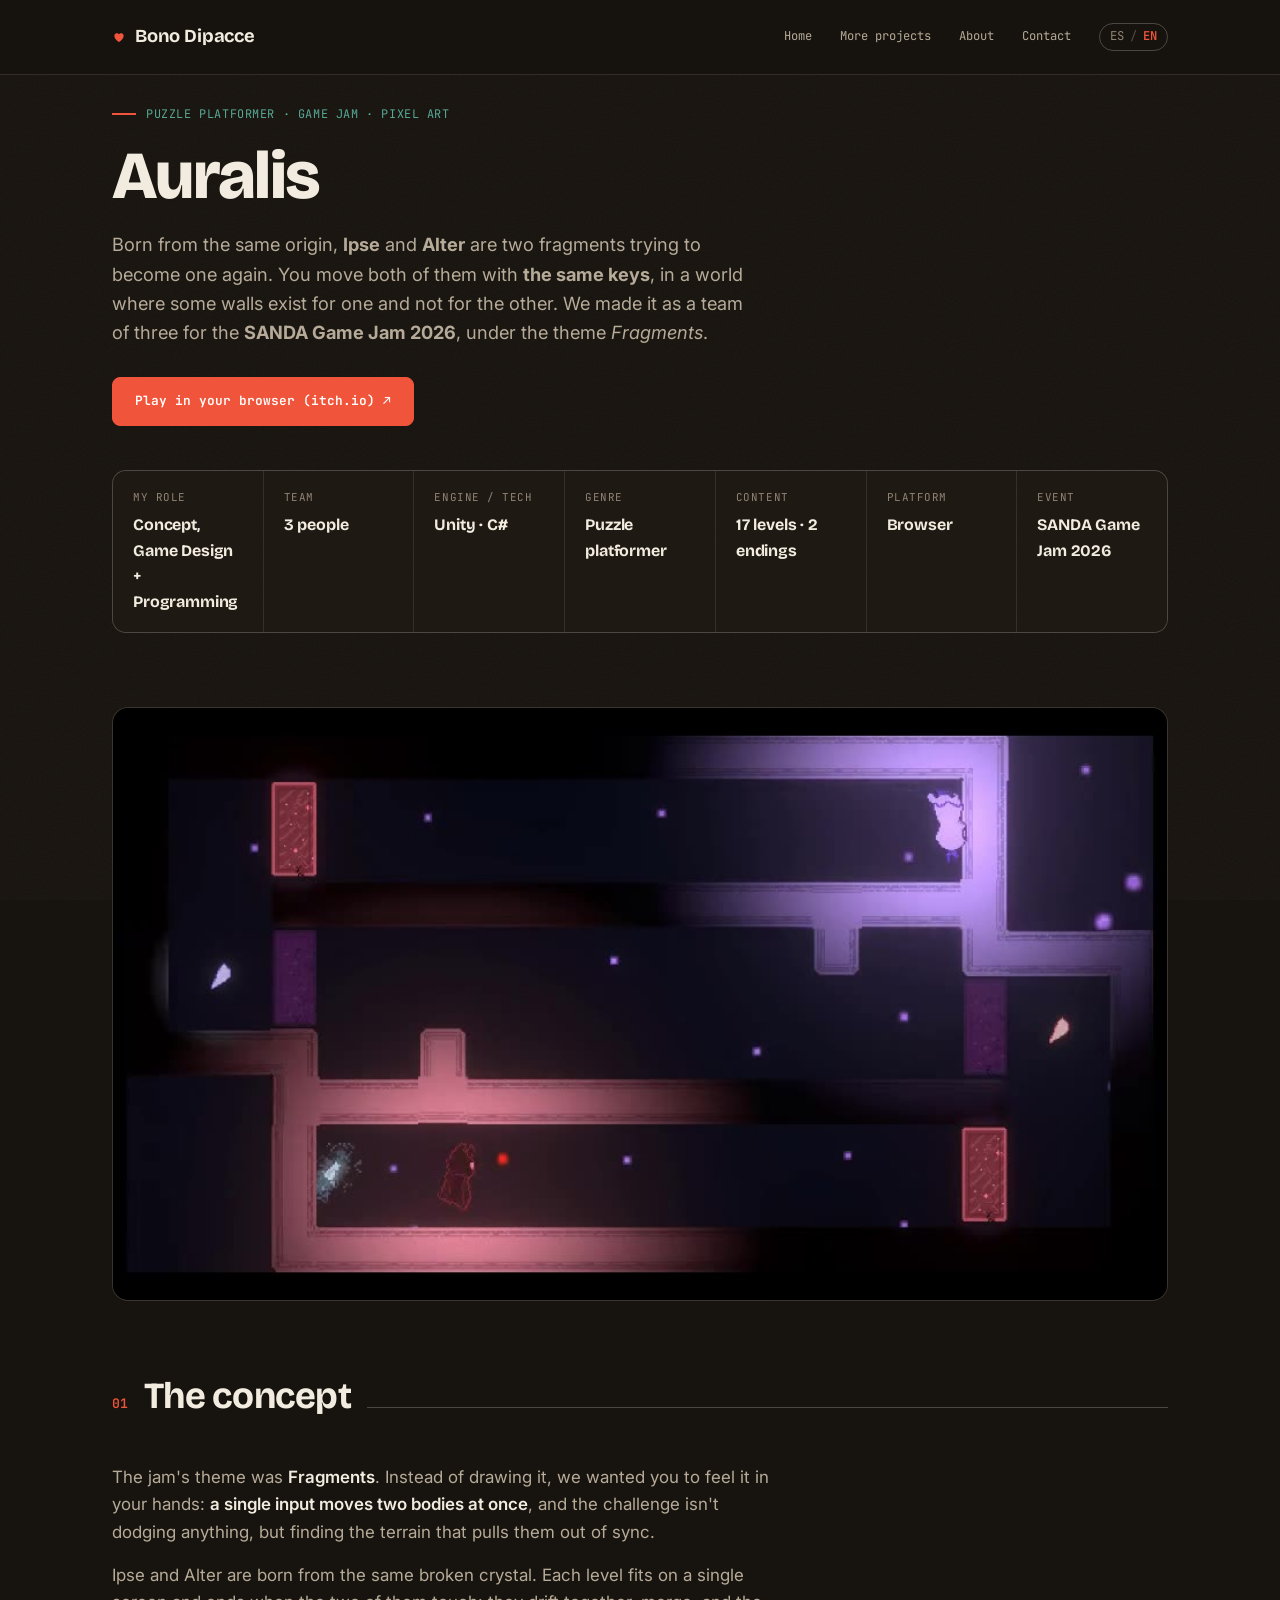
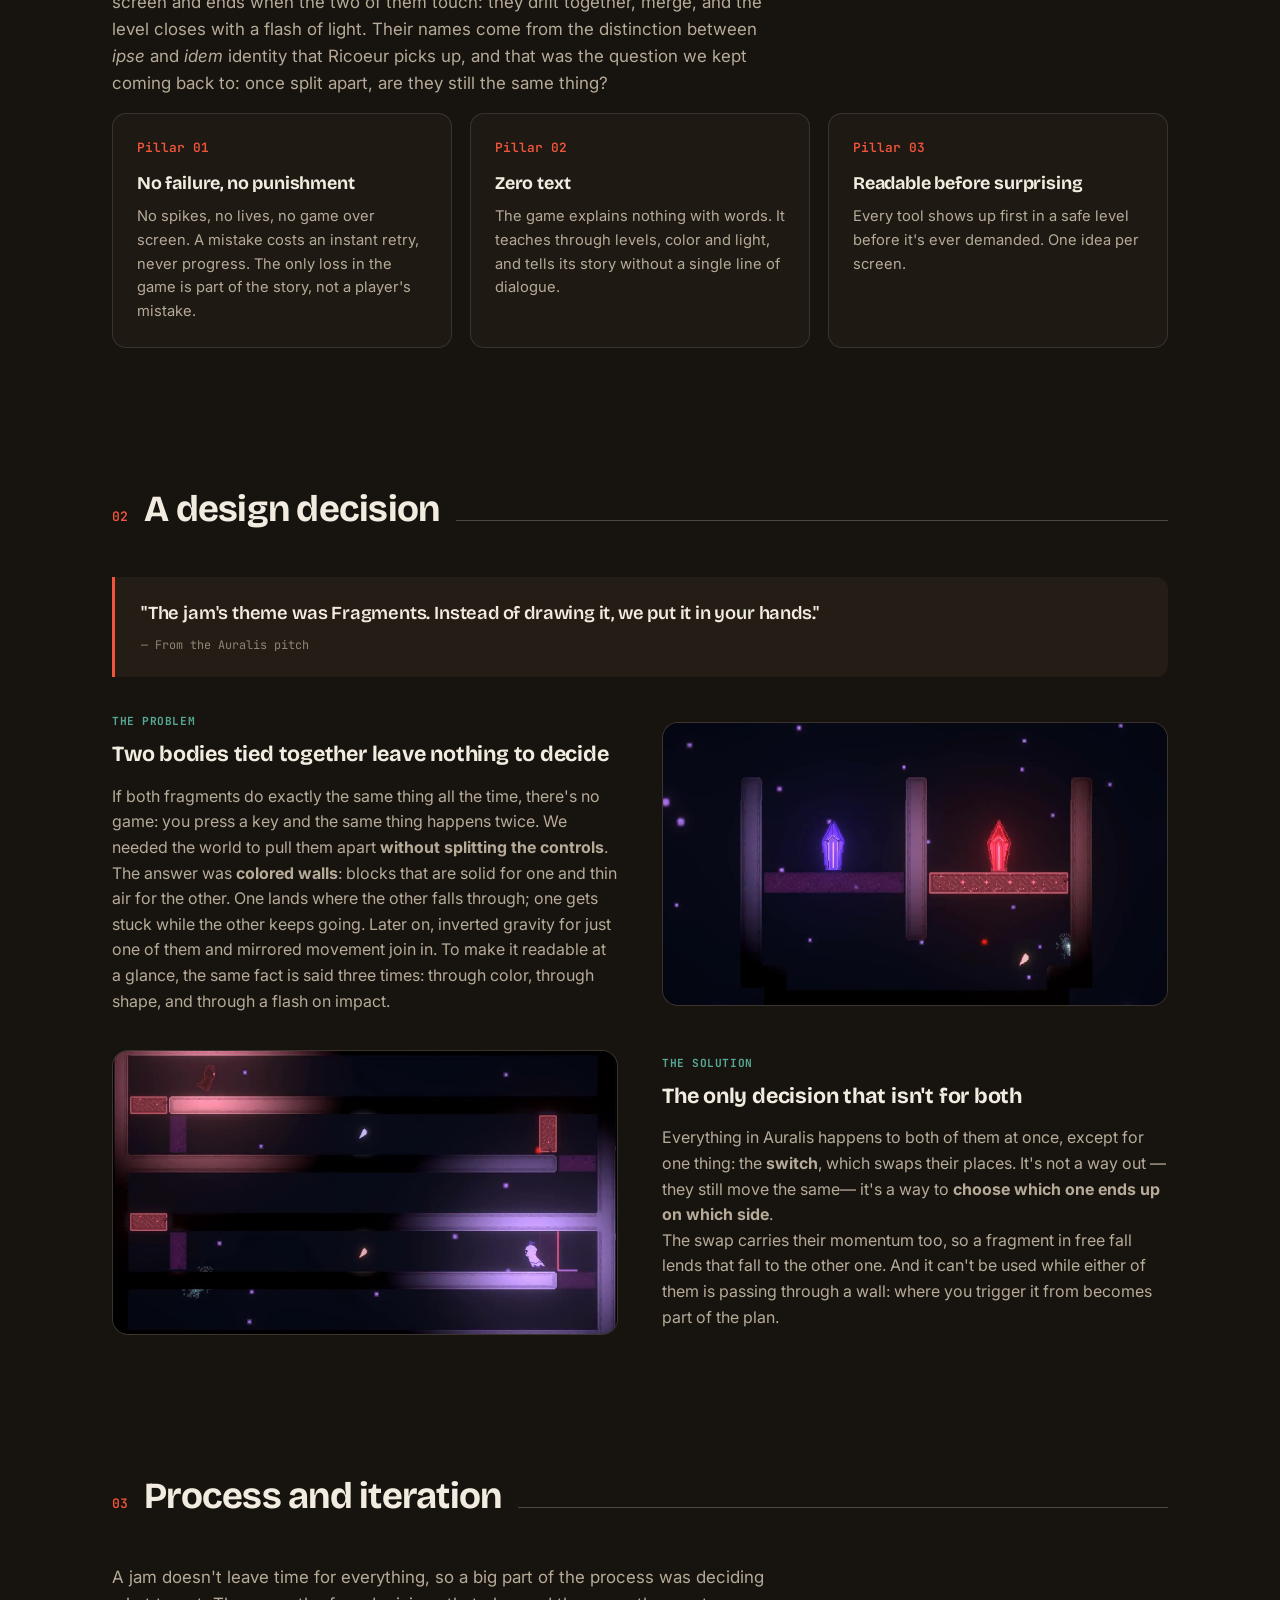
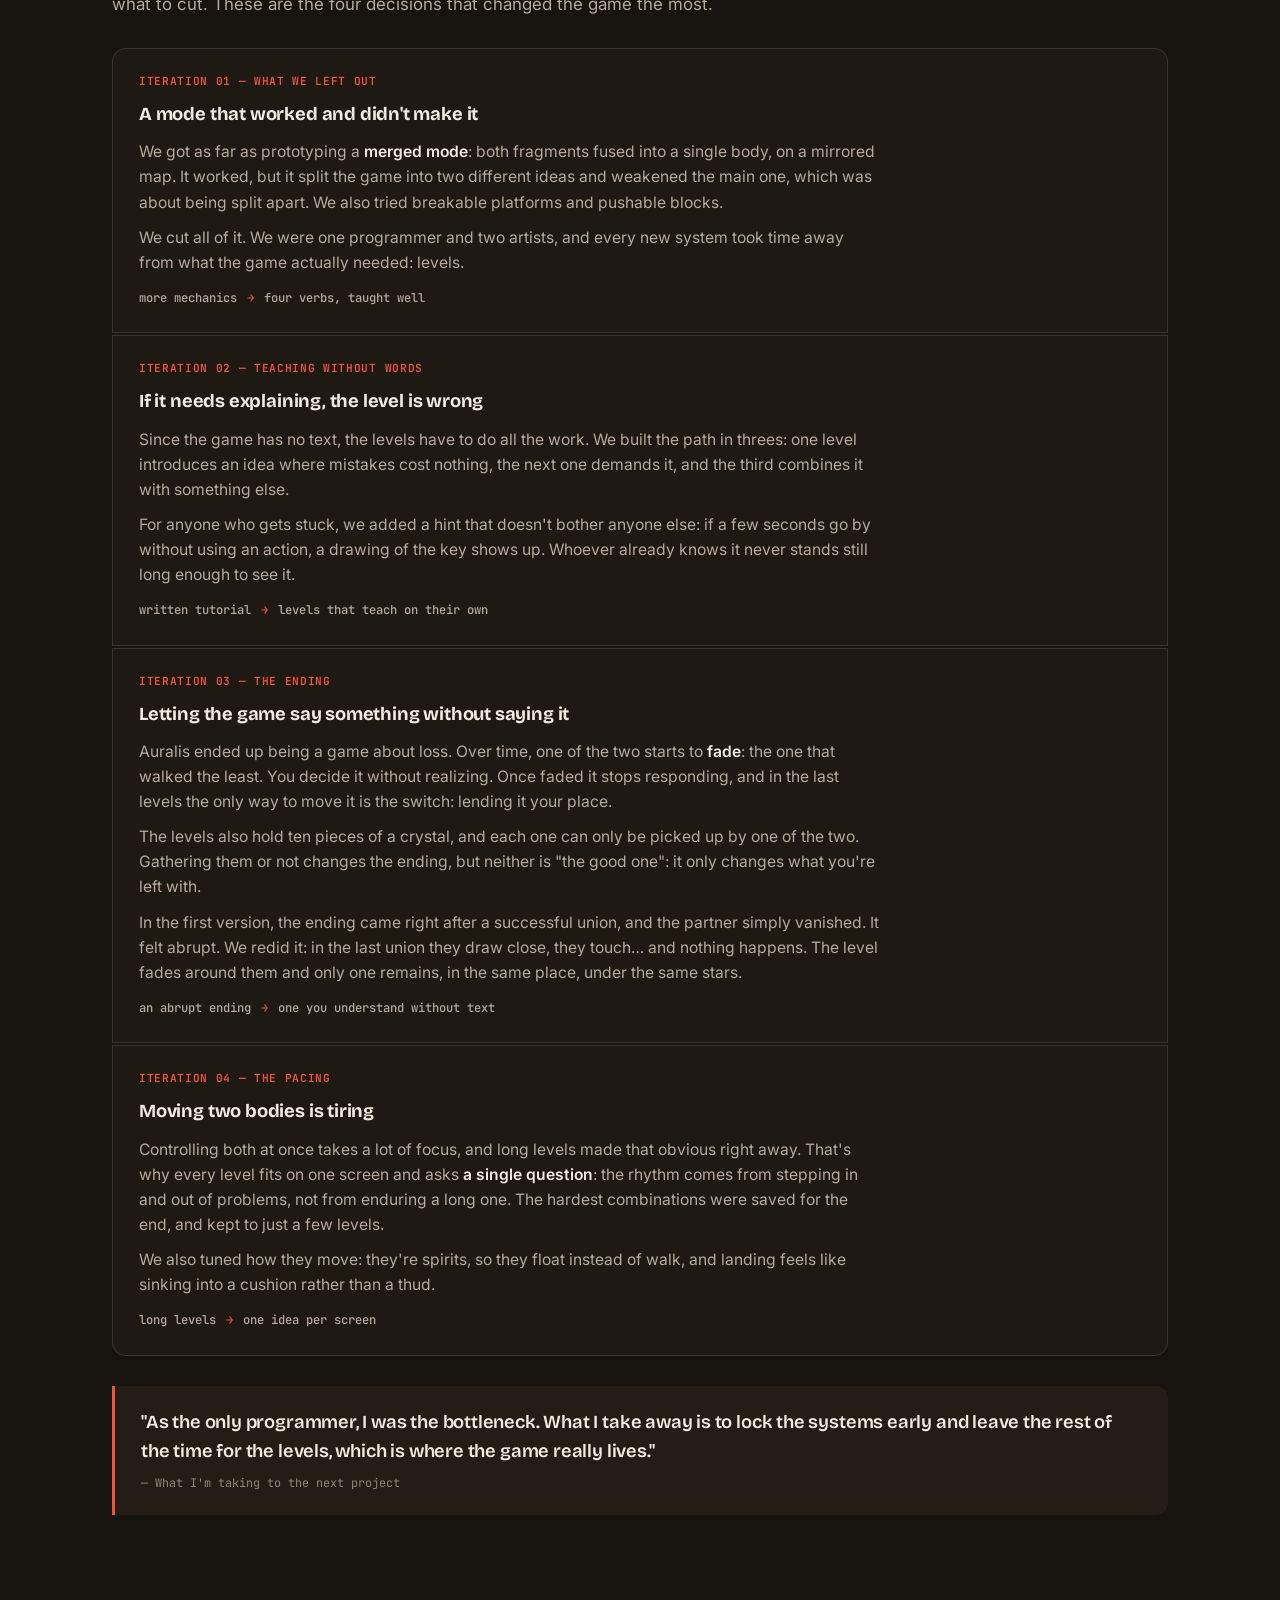
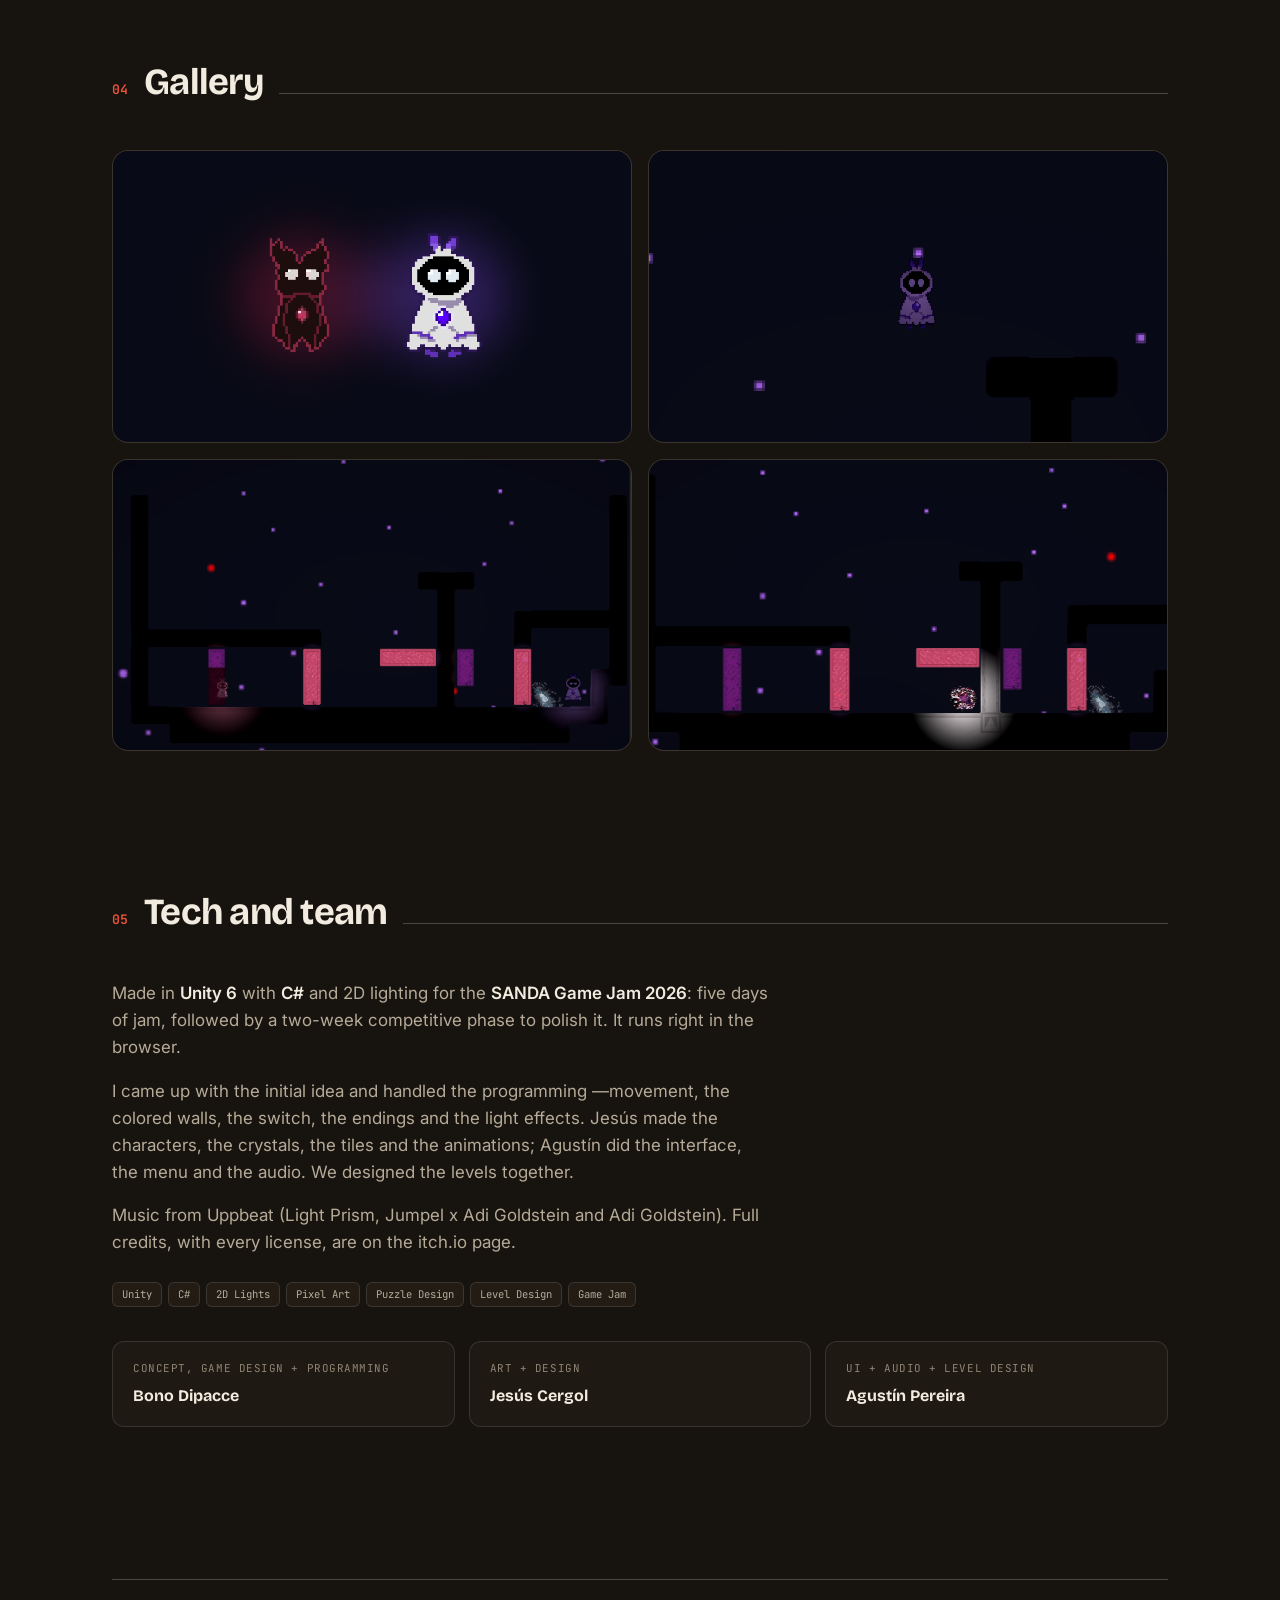
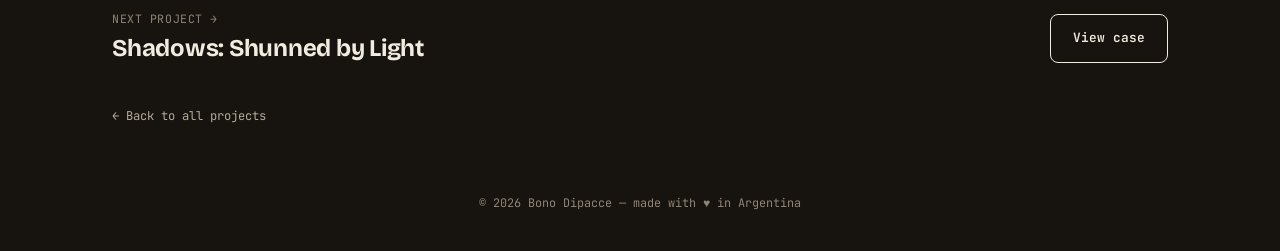
==== commit 91ac650f: "Videos de gameplay, placeholders fuera, aporte en Utaki y mejoras de carga - Auralis: clips de gamep" ====
--- a/proyecto-auralis.html
+++ b/proyecto-auralis.html
@@ -31,6 +31,7 @@
 <link href="https://fonts.googleapis.com/css2?family=Bricolage+Grotesque:opsz,wght@12..96,400;12..96,600;12..96,700;12..96,800&family=Inter:wght@400;500;600&family=JetBrains+Mono:wght@400;500;600&display=swap" rel="stylesheet">
 <link rel="stylesheet" href="style.css">
 <script src="lang.js"></script>
+<script src="site.js" defer></script>
 </head>
 <body>
 
@@ -73,7 +74,7 @@
 
 <!-- Portada grande -->
 <div class="wrap">
-  <div class="shot proj-cover"><img src="img/auralis-cover.png" alt="Portada de Auralis: Ipse y Alter junto al cristal" class="pixel"></div>
+  <div class="shot proj-cover is-video"><video autoplay muted loop playsinline preload="metadata" poster="img/auralis-hero-poster.jpg" aria-label="Gameplay de Auralis: Ipse y Alter en un nivel con paredes de los dos colores"><source src="img/auralis-hero.mp4" type="video/mp4"></video></div>
 </div>
 
 <!-- ===================== CONCEPTO ===================== -->
@@ -140,7 +141,7 @@
         <p lang="en">The answer was <strong>colored walls</strong>: blocks that are solid for one and thin air for the other. One lands where the other falls through; one gets stuck while the other keeps going. Later on, inverted gravity for just one of them and mirrored movement join in. To make it readable at a glance, the same fact is said three times: through color, through shape, and through a flash on impact.</p>
       </div>
       <div class="feature-media">
-        <div class="shot"><img src="img/auralis-1.png" alt="Ipse y Alter separados por paredes de color" class="pixel"></div>
+        <div class="shot"><video autoplay muted loop playsinline preload="metadata" poster="img/auralis-walls-poster.jpg" aria-label="Los fragmentos nacen de sus cristales, las paredes de color los separan y se unen"><source src="img/auralis-walls.mp4" type="video/mp4"></video></div>
       </div>
     </div>
 
@@ -154,7 +155,7 @@
         <p lang="en">The swap carries their momentum too, so a fragment in free fall lends that fall to the other one. And it can't be used while either of them is passing through a wall: where you trigger it from becomes part of the plan.</p>
       </div>
       <div class="feature-media">
-        <div class="shot"><img src="img/auralis-2.png" alt="El destello del switch al intercambiar a los fragmentos" class="pixel"></div>
+        <div class="shot"><video autoplay muted loop playsinline preload="metadata" poster="img/auralis-switch-poster.jpg" aria-label="Los fragmentos intercambian de lugar con el switch"><source src="img/auralis-switch.mp4" type="video/mp4"></video></div>
       </div>
     </div>
   </div>
@@ -236,8 +237,10 @@
       <span class="section-line"></span>
     </div>
     <div class="gallery">
-      <div class="shot"><img src="img/auralis-4.png" alt="Ipse y Alter, los dos fragmentos" class="pixel"></div>
-      <div class="shot"><img src="img/auralis-3.png" alt="Alter levitando en el vacío" class="pixel"></div>
+      <div class="shot"><img src="img/auralis-4.png" alt="Ipse y Alter, los dos fragmentos" class="pixel" width="1600" height="900" loading="lazy" decoding="async"></div>
+      <div class="shot"><img src="img/auralis-3.png" alt="Alter levitando en el vacío" class="pixel" width="1524" height="832" loading="lazy" decoding="async"></div>
+      <div class="shot"><img src="img/auralis-1.png" alt="Ipse y Alter separados por paredes de color" class="pixel" width="1529" height="877" loading="lazy" decoding="async"></div>
+      <div class="shot"><img src="img/auralis-2.png" alt="El destello del switch al intercambiar a los fragmentos" class="pixel" width="1538" height="865" loading="lazy" decoding="async"></div>
     </div>
   </div>
 </section>
--- a/style.css
+++ b/style.css
@@ -6,7 +6,7 @@
   --panel: #241D16;
   --ink: #F2ECE0;
   --ink-soft: #B6AB99;
-  --ink-faint: #837868;
+  --ink-faint: #908575;  /* 4.5:1 sobre paper, card y panel (WCAG AA) */
   /* Acento primario: bermellón, más vivo sobre oscuro */
   --red: #F0553B;
   --red-deep: #D2402A;
@@ -175,7 +175,7 @@
   background-image: radial-gradient(circle at 1px 1px, rgba(255,255,255,0.9) 1px, transparent 0);
   background-size: 12px 12px;
 }
-.card-art img{ position:absolute; inset:0; width:100%; height:100%; object-fit:cover; z-index:0; }
+.card-art img, .card-art video{ position:absolute; inset:0; width:100%; height:100%; object-fit:cover; z-index:0; }
 .card-art.has-img::after{ display:none; }
 .card-chip{
   font-family: var(--font-mono); font-size:0.66rem; color:#fff;
@@ -299,13 +299,14 @@
   display:flex; align-items:center; justify-content:center; text-align:center;
   aspect-ratio: 16 / 9; color: var(--ink-faint);
 }
-.shot img{ width:100%; height:100%; object-fit:cover; display:block; }
+.shot img, .shot video{ width:100%; height:100%; object-fit:cover; display:block; }
 .shot.empty::after{
   content: attr(data-label); font-family: var(--font-mono); font-size:0.78rem;
   padding: 0 20px; opacity: 0.8; white-space:pre-line;
 }
 .shot.empty{ border-style: dashed; border-color: var(--line-strong); }
 .proj-cover{ margin-top: 40px; aspect-ratio: 21 / 9; }
+.proj-cover.is-video{ aspect-ratio: 16 / 9; }
 
 /* Bloques de contenido */
 .prose{ max-width: 66ch; }
